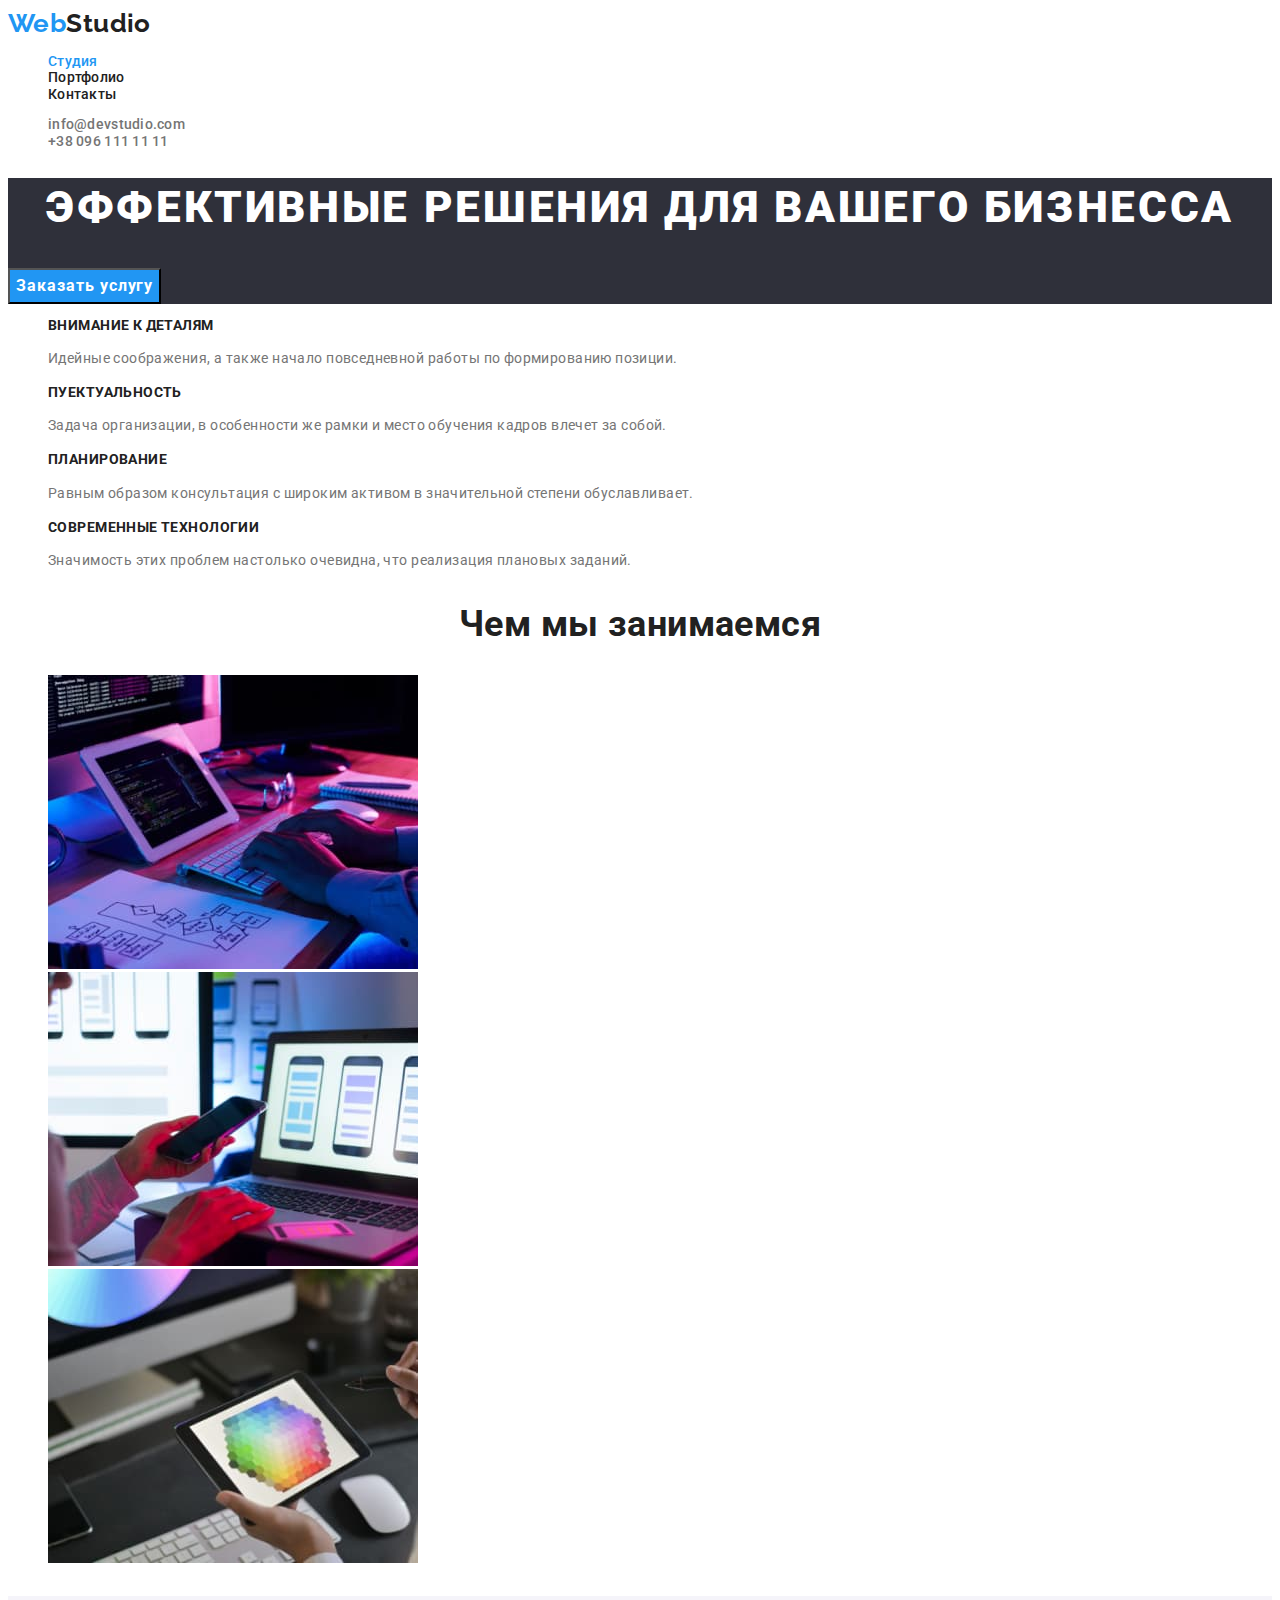
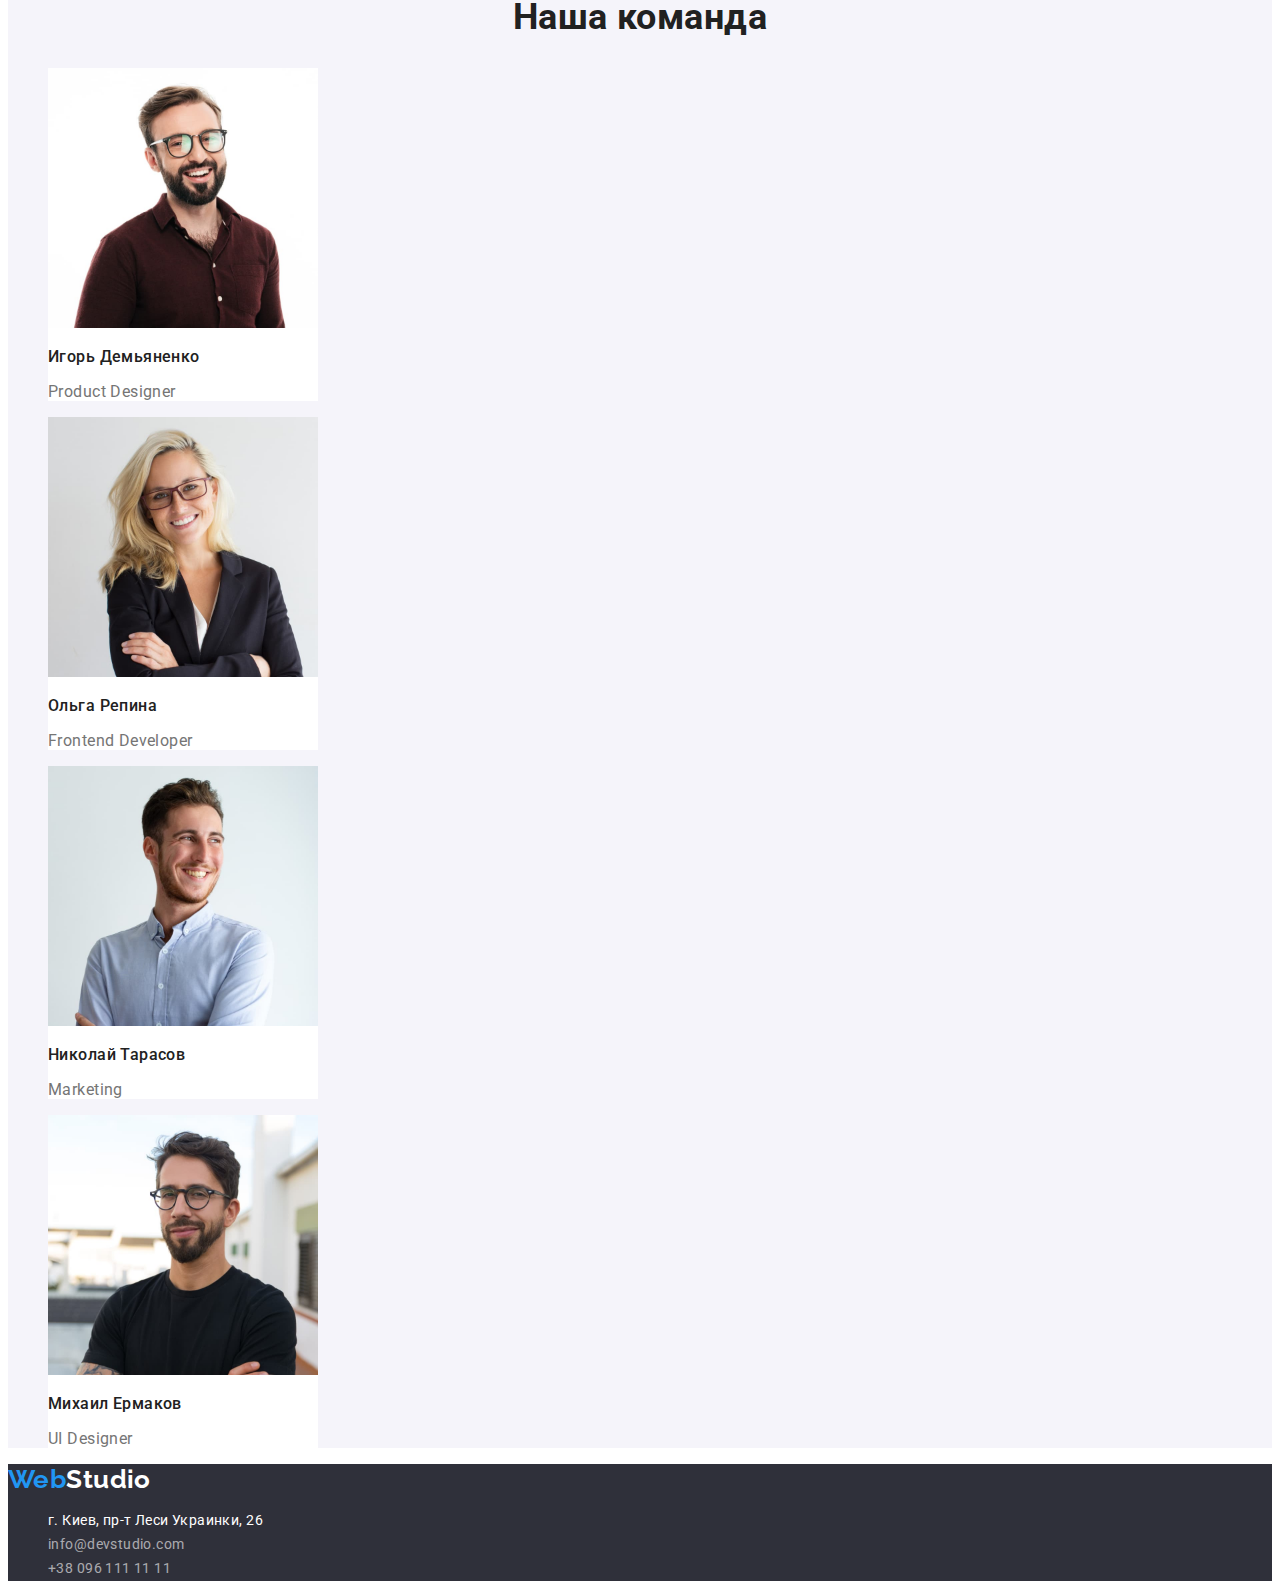
==== index.html @ 7c76f5f3 "копирование репозитория" ====
<!DOCTYPE html>
<html lang="ru">
<head>
    <meta charset="UTF-8">
    <meta http-equiv="X-UA-Compatible" content="IE=edge">
    <meta name="viewport" content="width=device-width, initial-scale=1.0">
    <title>Document</title>
      <link rel="preconnect" href="https://fonts.googleapis.com">
    <link rel="preconnect" href="https://fonts.gstatic.com" crossorigin>
    <link href="https://fonts.googleapis.com/css2?family=Raleway:wght@700&family=Roboto:wght@400;500;700;900&display=swap"
        rel="stylesheet">
    <link rel="stylesheet" href="./css/styles.css">
  
</head>
<body>
    <!--Шапка профиля-->
<header>
   <nav>
    <a href="./index.html" class="logo"> <span class="title">Web</span>Studio
    </a>
    <ul class="site-nav">
        <li><a href="./index.html" class="link curent">Студия</a></li>
        <li><a href="./portfolio.html" class="link">Портфолио</a></li>
        <li><a href="" class="link">Контакты</a></li>
    </ul>
   </nav>
    <ul class="site-contacts">
        <li><a href="mailto:info@devstudio.com" class="link">info@devstudio.com</a></li>
        <li><a href="tel:+380961111111" class="link">+38 096 111 11 11</a></li>
    </ul>
    
</header>
<main> 
    <!--Герой-->
    <section class="hero">
        <h1 class="hero-title">ЭФФЕКТИВНЫЕ РЕШЕНИЯ ДЛЯ ВАШЕГО БИЗНЕССА</h1>
        <button type="button">Заказать услугу</button>
    </section>
    <!--Особенности-->
    <section>
        <h2 class="visual-heading">Преймущества</h2>
        <ul class="peculiarities">
            <li>
                <h3 class="peculiarities-title">ВНИМАНИЕ К ДЕТАЛЯМ</h3>
                <p class="peculiarities-text">Идейные соображения, а также начало повседневной работы по формированию позиции.</p>
            </li>
            <li>
                <h3 class="peculiarities-title">ПУЕКТУАЛЬНОСТЬ</h3>
                <p class="peculiarities-text">Задача организации, в особенности же рамки и место обучения кадров влечет за собой.</p>
            </li>
            <li>
                <h3 class="peculiarities-title">ПЛАНИРОВАНИЕ</h3>
                <p class="peculiarities-text">Равным образом консультация с широким активом в значительной степени обуславливает.</p>
            </li>
            <li>
                <h3 class="peculiarities-title">СОВРЕМЕННЫЕ ТЕХНОЛОГИИ</h3>
                <p class="peculiarities-text">Значимость этих проблем настолько очевидна, что реализация плановых заданий.</p>
            </li>
        </ul>
    </section>
    <!--Чем мы занимаемся-->
    <section class="work">
        <h2 class="section-title">Чем мы занимаемся</h2>
        <ul>
            <li class="work-link">
                <img src="./images/box1.jpg" width="370" height="294" alt="Работа на планшете с клавиатурой">
            </li>
            <li class="work-link">
                <img src="./images/box2.jpg" width="370" height="294" alt="Работа на компьютере с телефоном">
            </li>
            <li class="work-link">
                <img src="./images/box3.jpg" width="370" height="294" alt="Работа на планшете">
            </li>
    
        </ul>
    </section>
    <!--Наша команда-->
    <section class="team">
        <h2 class="section-title">Наша команда</h2>
        <ul>
            <li class="team-list">
                <img src="./images/foto1.jpg" width="270" height="260" alt="Фото сотрудника">
                    <h3 class="team-name">Игорь Демьяненко</h3>
                    <p class="team-job">Product Designer</p>
                
            </li>
            <li class="team-list">
                <img src="./images/foto2.jpg" width="270" height="260" alt="Фото сотрудника">
                    <h3 class="team-name">Ольга Репина</h3>
                    <p class="team-job">Frontend Developer</p>
                
            </li>
            <li class="team-list">
                <img src="./images/foto3.jpg" width="270" height="260" alt="Фото сотрудника">
                    <h3 class="team-name">Николай Тарасов</h3>
                    <p class="team-job">Marketing</p>
                
            </li>
            <li class="team-list">
                <img src="./images/foto4.jpg" width="270" height="260" alt="Фото сотрудника">
                    <h3 class="team-name">Михаил Ермаков</h3>
                    <p class="team-job">UI Designer</p>
                
            </li>
        </ul>
    </section>
</main>

<!--Футер-->
<footer class="footer">
    <a href="./index.html" class="logo-footer"> <span class="title">Web</span>Studio
    </a>
    <address class="footer-adress">
        <ul>
            <li><a href="https://goo.gl/maps/piqngm7oDQpEDh6u6" class="map" target="_blank" rel="noopener nofollow noreferrer">г. Киев, пр-т Леси Украинки, 26</a></li>
            <li><a href="mailto:info@devstudio.com" class="link">info@devstudio.com</a></li>
            <li><a href="tel:+380961111111" class="link">+38 096 111 11 11</a></li>
        </ul>
    </address>

</footer>
    
</body>
</html>
---- css/styles.css ----
/* основной цвет текста #212121 */
/* вторичный цвет текста #757575 */
/* основной цвет фона #FFFFFF*/
/* вторичный цвет фона #F5F4FA */
/* акцент #2196F3 */

:root {
    --primary-text-color: #212121;
    --title-text-color: #757575;
    --accent-color: #2196F3;
    --primary-white-color: #FFFFFF;
    --background-grey-color: #F5F4FA;
    --background-spaygrey-color: #2F303A;

}

body {
    color: var(--primary-text-color);
    background-color: var(--primary-white-color);
    font-family: 'Roboto', sans-serif;
    font-size: 14px;
    letter-spacing: 0.03em;
    
    
}

ul {
    list-style: none;
}

/* logo */
.logo {
    color: var(--primary-text-color);
    font-family: 'Raleway', sans-serif;
    font-weight: 700;
    font-size: 26px;
    line-height: 1.19;
    text-decoration: none;
    
    
    
}
.logo .title {
    color: var(--accent-color);
}
/* site nav */
.site-nav .link {
    color: var(--primary-text-color);
    font-weight: 500;
    line-height: 1.1;
    letter-spacing: 0.02em;
    text-decoration: none;
}

.site-nav .link:hover,
.site-nav .link:focus {
    color: var(--accent-color);
}

.site-nav .link.curent {
    color: var(--accent-color);
}

/* site contacts*/
.site-contacts .link {
    color: var(--title-text-color);
    font-weight: 500;
    line-height: 1.1;
    letter-spacing: 0.02em;
    text-decoration: none;
    
    
}
.site-contacts .link:hover,
.site-contacts .link:focus {
    color: var(--accent-color);
}

/* Hero */

.hero {
    background-color: var(--background-spaygrey-color);
}

.hero-title {
    color: var(--primary-white-color);
    font-weight: 900;
    font-size: 44px;
    line-height: 1.36;
    text-align: center;
    letter-spacing: 0.06em;
    text-transform: uppercase;
    
}

.hero>button {
    color: var(--primary-white-color);
    background-color: var(--accent-color);
    font-family: inherit;
    font-weight: 700;
    font-size: 16px;
    line-height: 1.88;
    letter-spacing: 0.06em;
}

.button.active {
    color: var(--primary-white-color);
    background-color: var(--accent-color);
}


/* peculiarities */
.visual-heading{
    position: absolute;
    width: 1px;
    height: 1px;
    margin: -1px;
    border: 0;
    padding: 0;
    white-space: nowrap;
    clip-path: inset(100%);
    clip: rect(0 0 0 0);
    overflow: hidden;
}

.peculiarities {
    background-color: var(--primary-white-color);
}

.peculiarities-title {
    color: var(--primary-text-color);
    font-size: 14px;
    line-height: 1.1;
    text-transform: uppercase;
}

.peculiarities-text {
    color: var(--title-text-color);
    line-height: 1.71;
}

/* work */

.work {

}
.section-title {
    font-size: 36px;
    line-height: 1.17;
    text-align: center;
}

.work-link {
    width: 370px;
}
.work-link:hover {
    background-color: var(--accent-color);
}

/* team */
.team {
    background-color: var(--background-grey-color);
}

 
.team-list {
    width: 270px;
    background-color: var(--primary-white-color);
}
.team-name {
    color: var(--primary-text-color);
    font-weight: 500;
    font-size: 16px;
    line-height: 1.19;
    
}
.team-job {
    color: var(--title-text-color);
    font-size: 16px;
    line-height: 1.19;
}

/* footer */

.footer {
    background-color: var(--background-spaygrey-color);
}
.footer-adress .map {
    color: var(--primary-white-color);
    font-style: normal;
    line-height: 1.71;
    text-decoration: none;
}

.footer-adress .link {
    color: rgba(255, 255, 255, 0.6);
    font-style: normal;
    line-height: 1.71;
    text-decoration: none;
}
.footer-adress .link:hover,
.footer-adress .link:focus {
    color: var(--accent-color);
}

.logo-footer {
    color: var(--primary-white-color);
    font-family: 'Raleway', sans-serif;
    font-weight: 700;
    font-size: 26px;
    line-height: 1.19;
    text-decoration: none;
    
}

.logo-footer .title {
    color: var(--accent-color);
}

/* styles portfolio */
/* job */

.button {
    color: var(--primary-text-color);
    font-family: inherit;
    font-weight: 500;
    font-size: 16px;
    line-height: 1.62;
    letter-spacing: 0.03em;
}
.button:hover,
.button:focus {
    color: var(--primary-white-color);
    background-color: var(--accent-color);
}
.job-title {
    color: var(--primary-text-color);
    font-size: 18px;
    line-height: 2;
    letter-spacing: 0.06em;
    
    
}
.job-text {
    color: var(--title-text-color);
    font-size: 16px;
    line-height: 1.88;
}
.job-link {
    text-decoration: none;
}
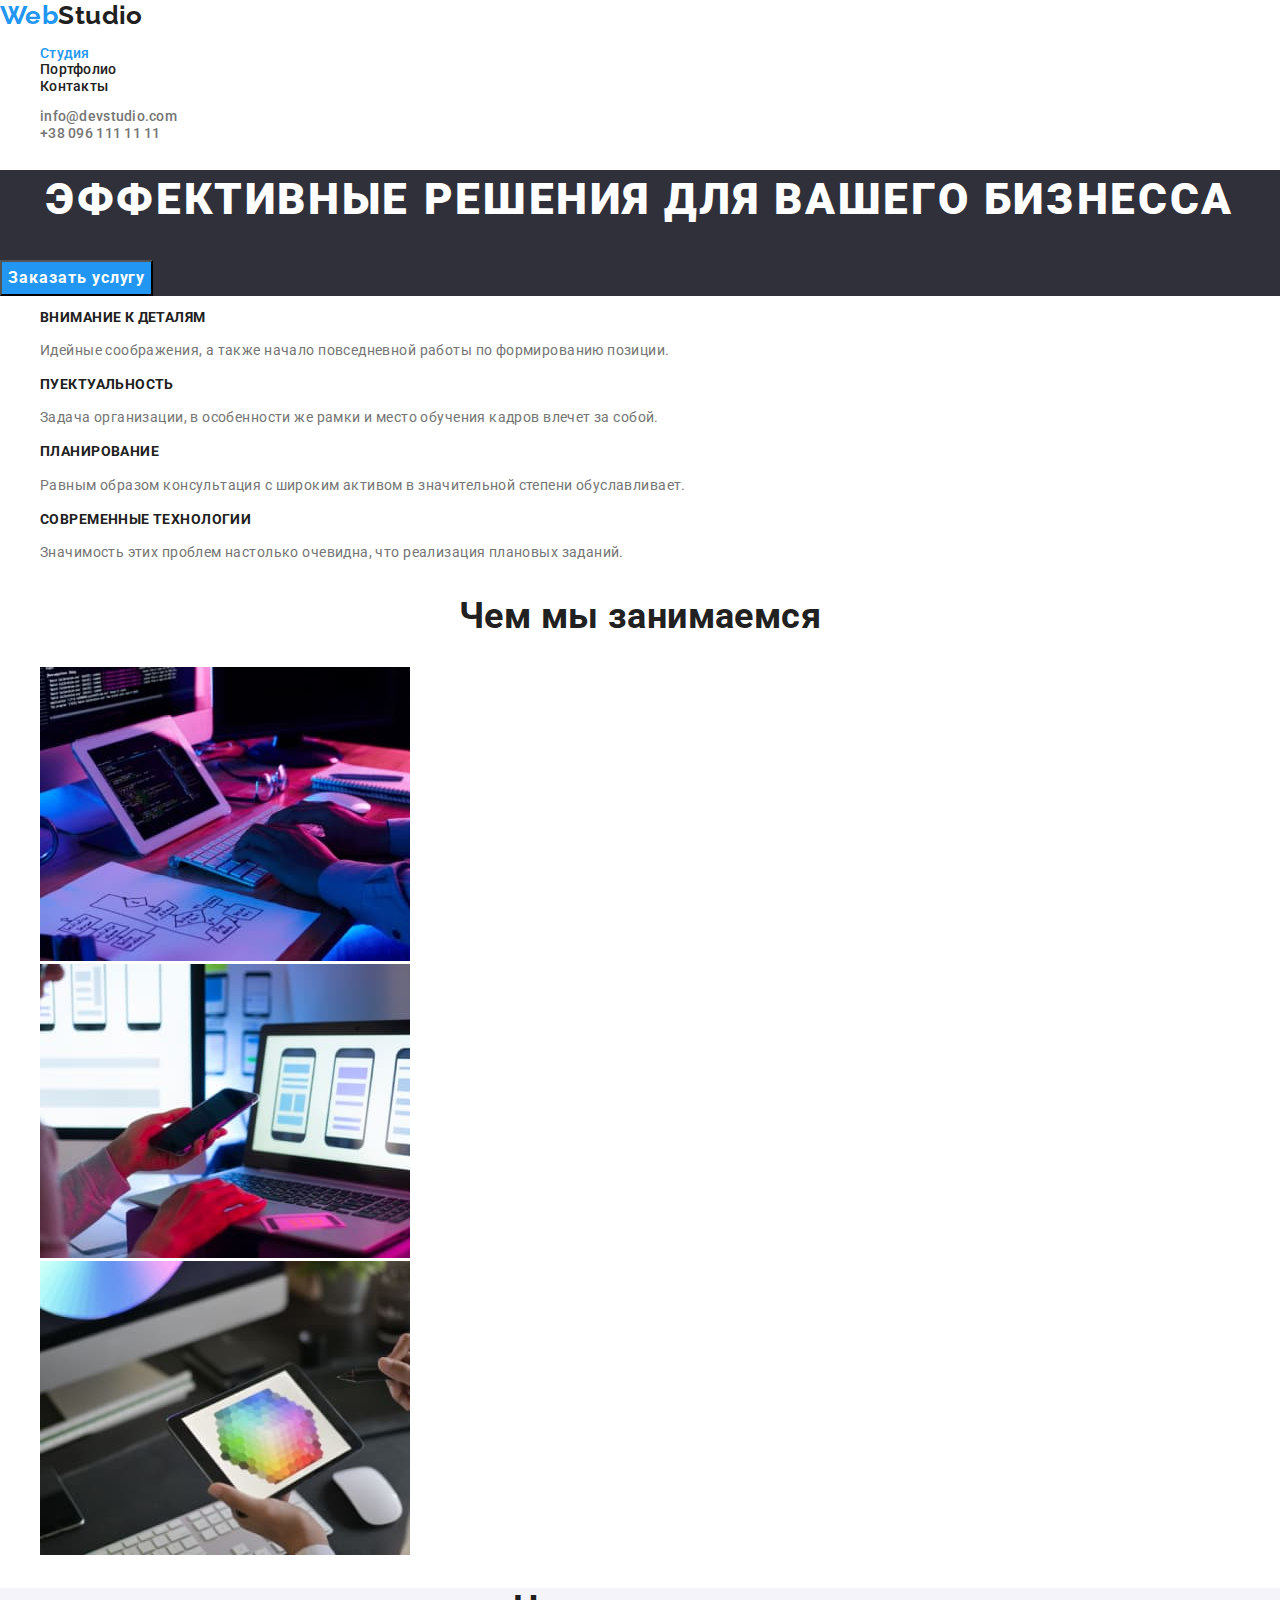
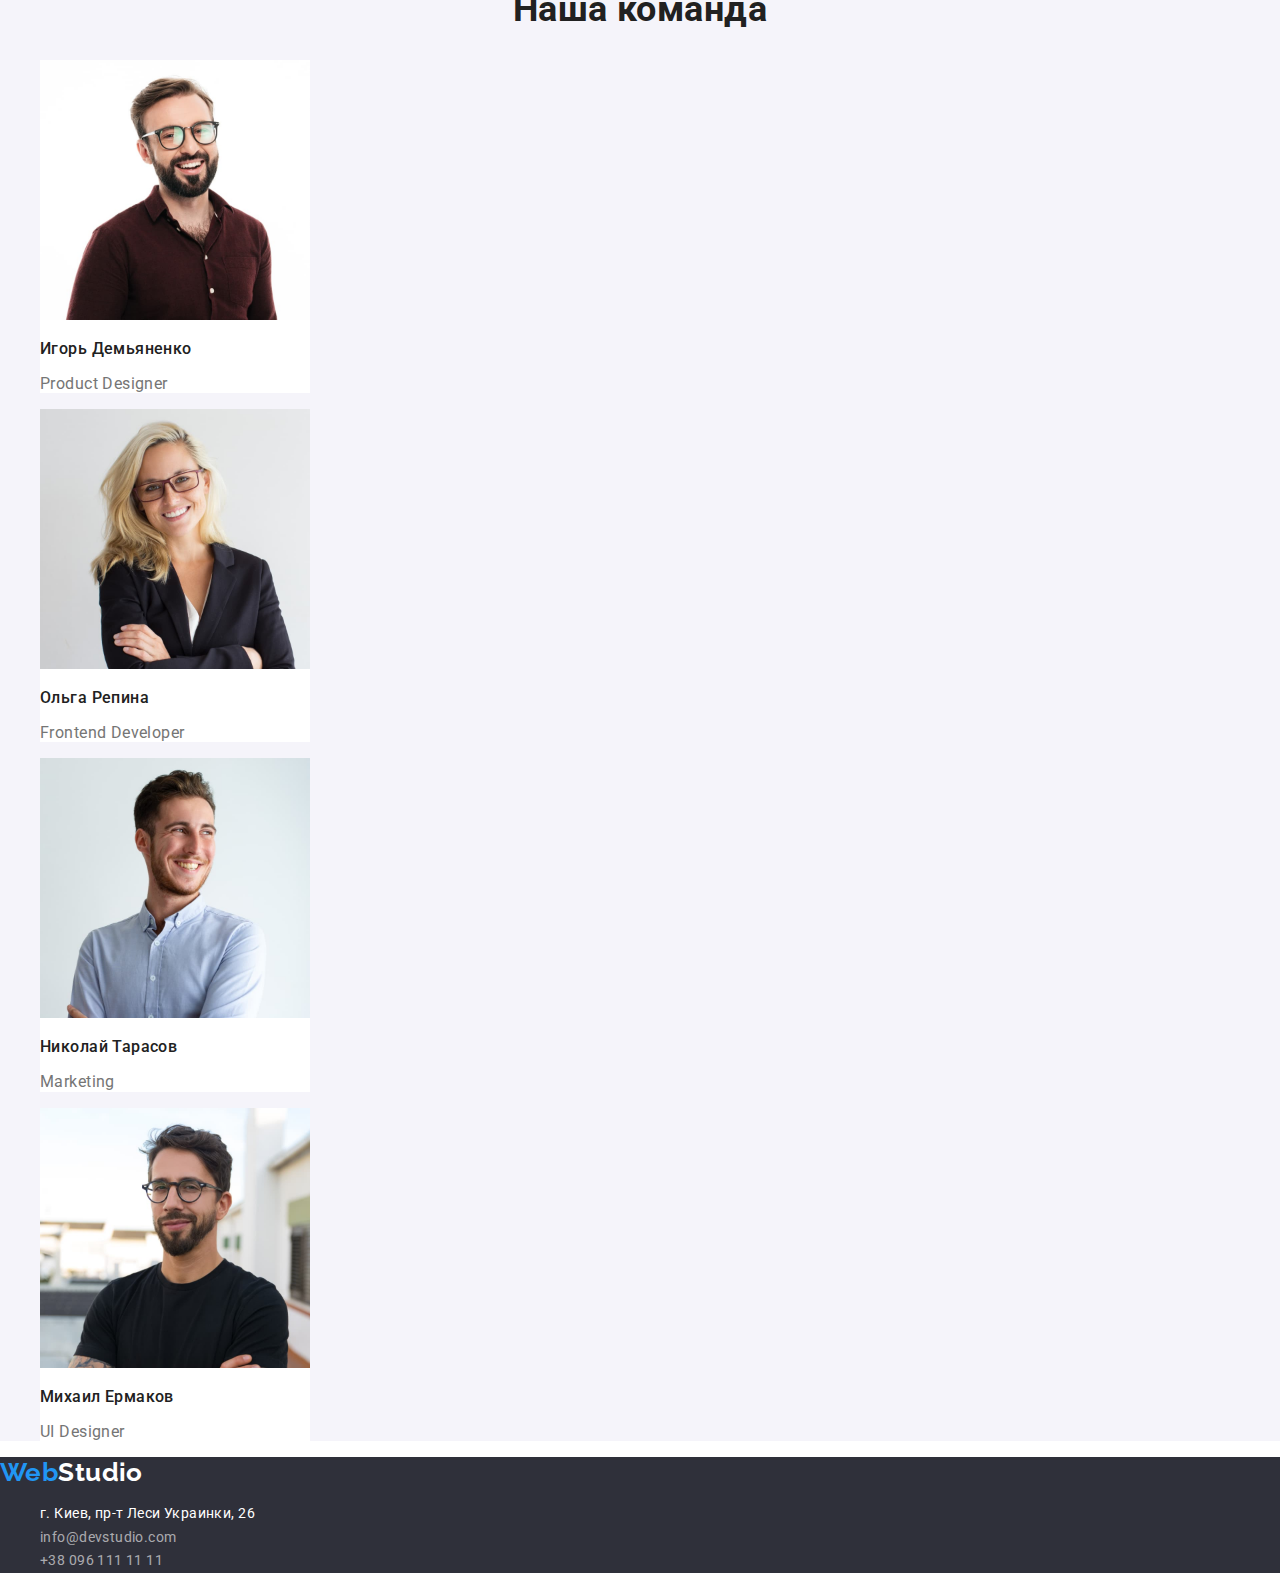
==== commit cc5e688b: "подключил нормалайз" ====
--- a/index.html
+++ b/index.html
@@ -9,6 +9,7 @@
     <link rel="preconnect" href="https://fonts.gstatic.com" crossorigin>
     <link href="https://fonts.googleapis.com/css2?family=Raleway:wght@700&family=Roboto:wght@400;500;700;900&display=swap"
         rel="stylesheet">
+    <link rel="stylesheet" href="https://cdnjs.cloudflare.com/ajax/libs/modern-normalize/1.1.0/modern-normalize.min.css">
     <link rel="stylesheet" href="./css/styles.css">
   
 </head>
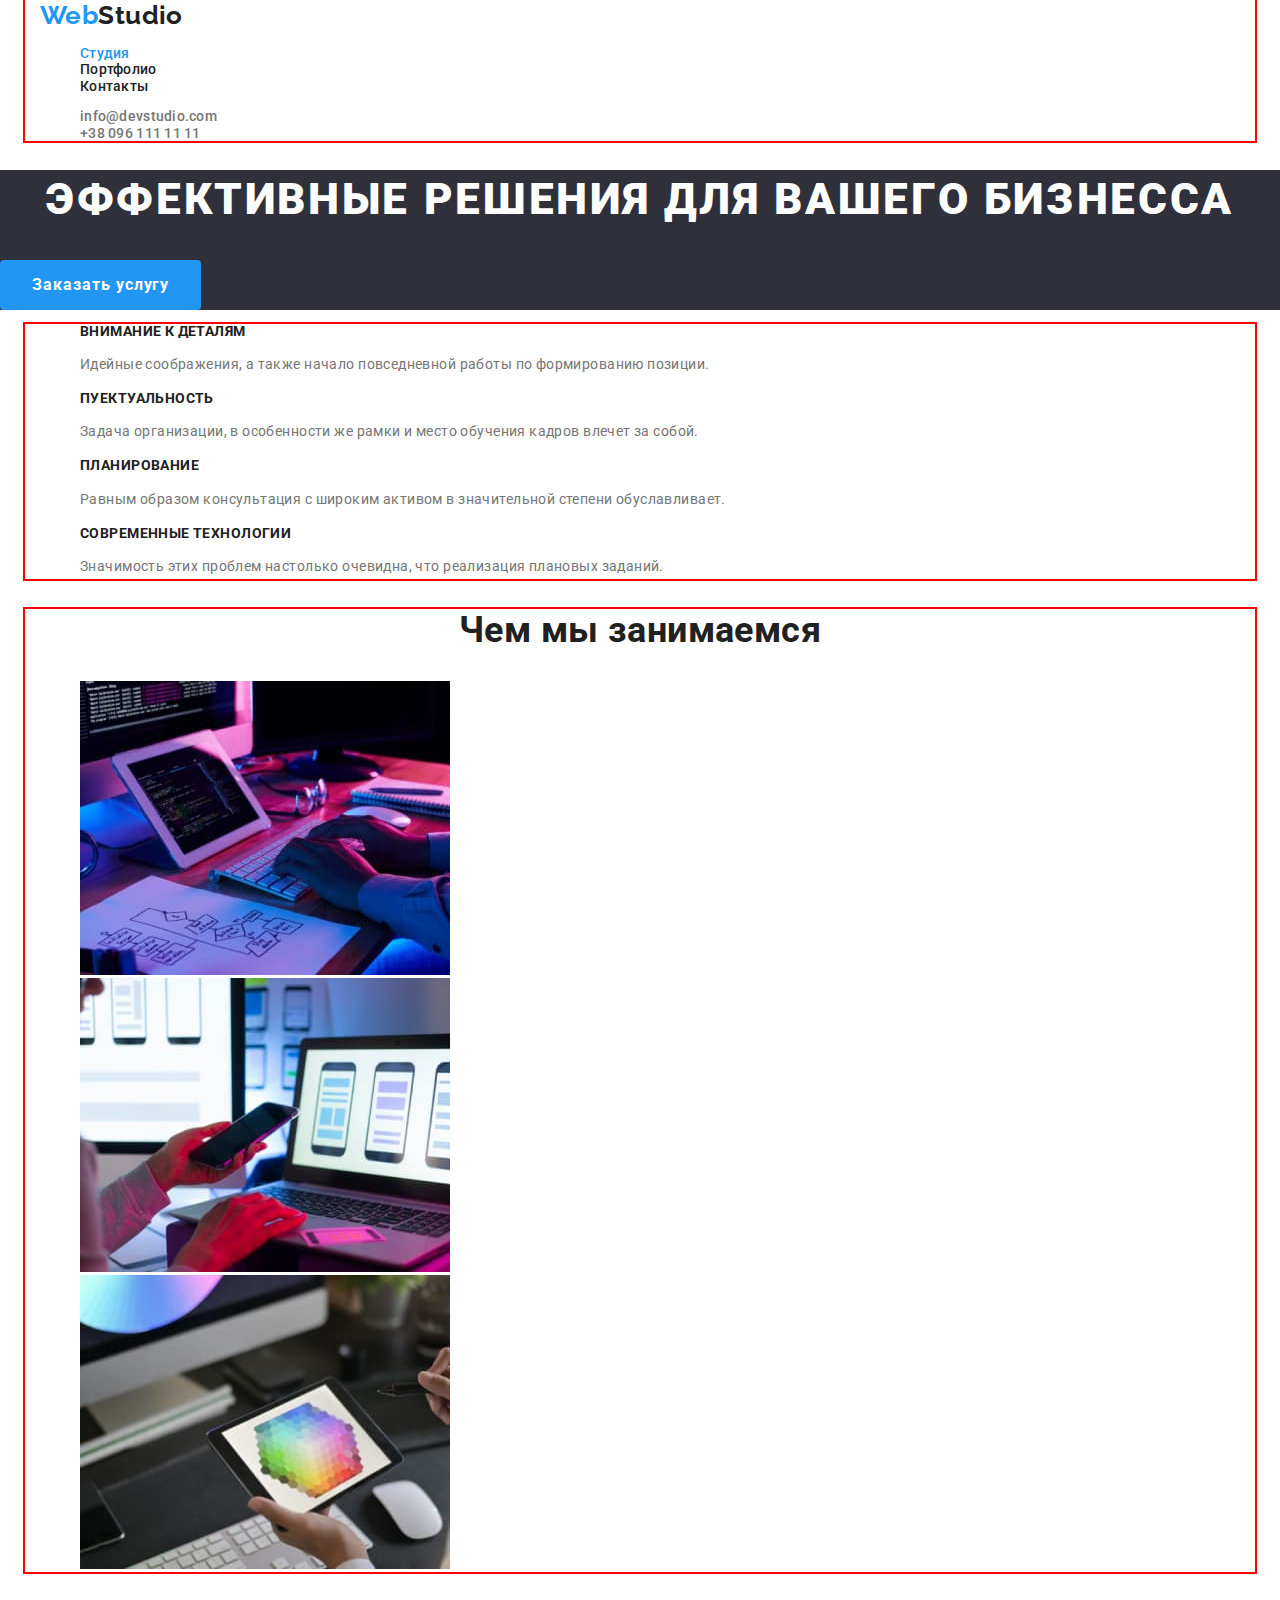
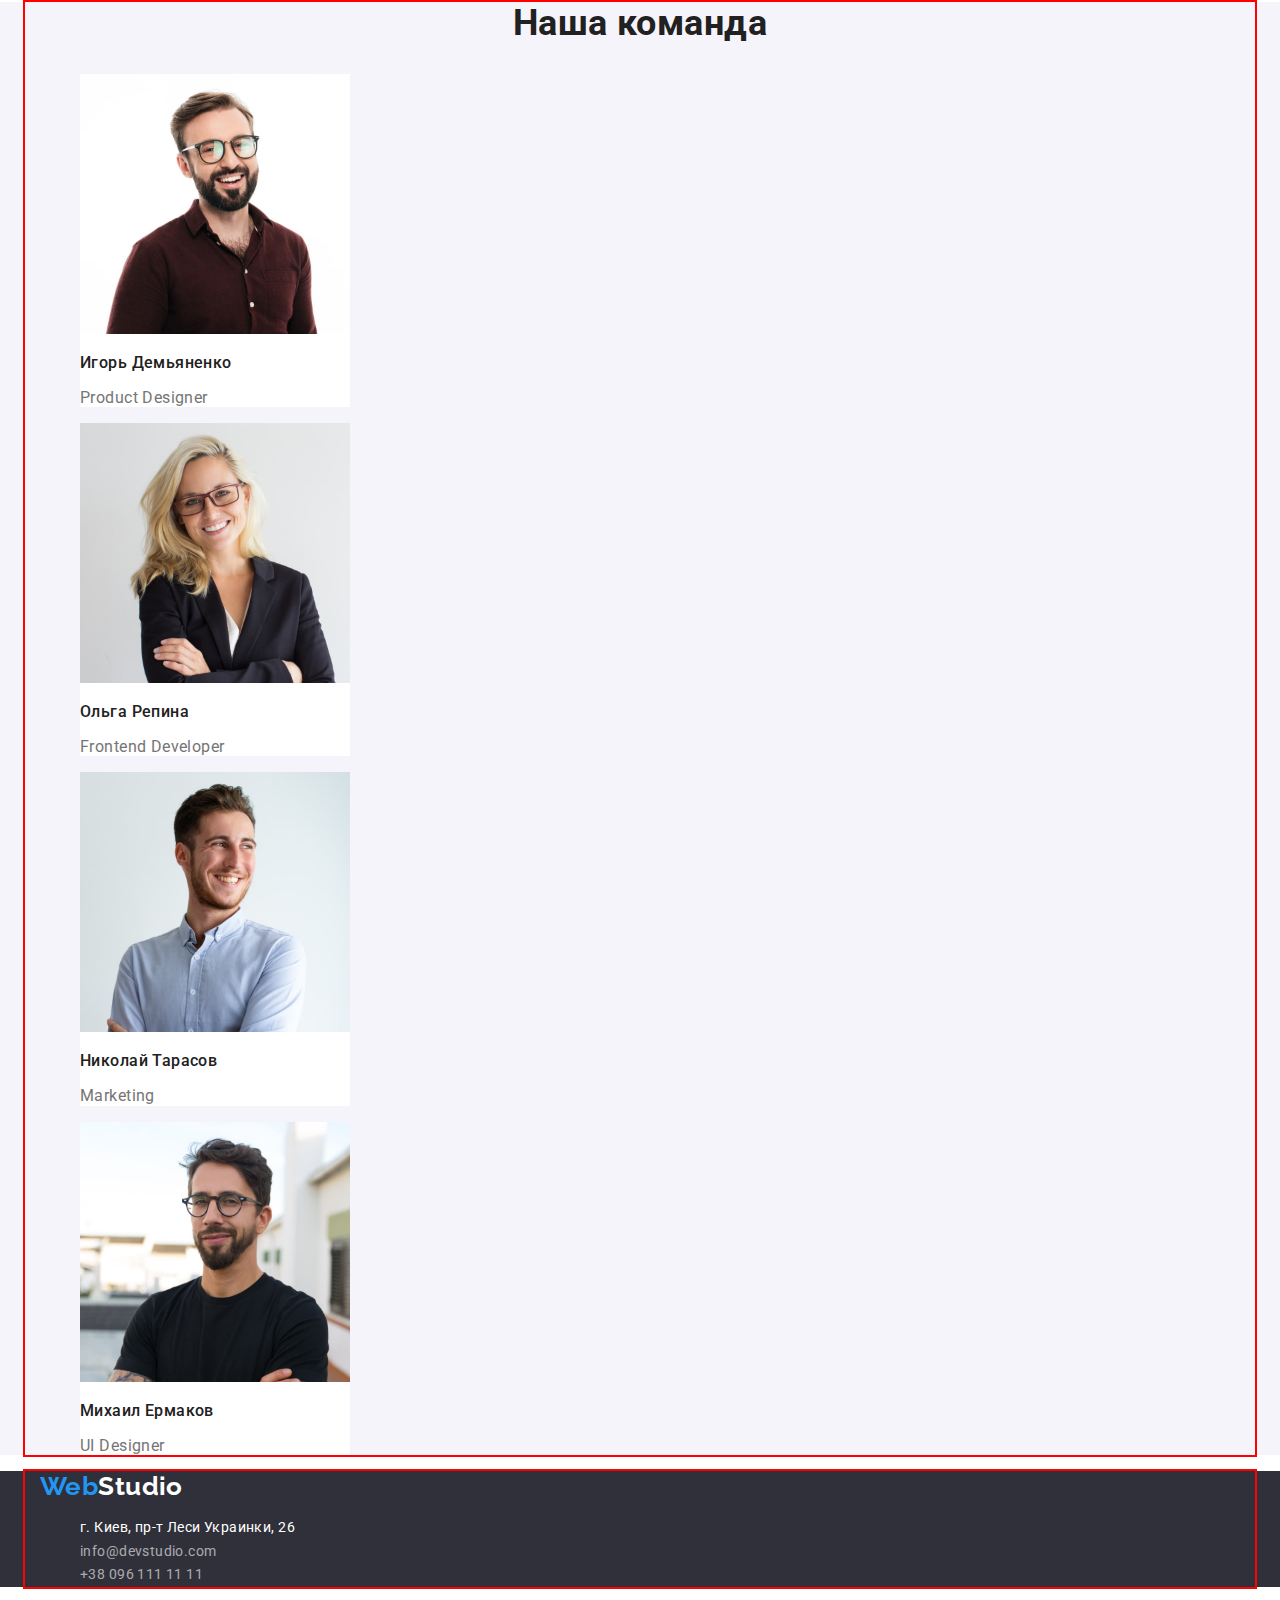
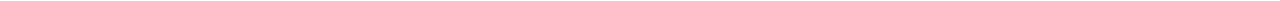
==== commit b0b56386: "изменил оформление кнопок" ====
--- a/index.html
+++ b/index.html
@@ -5,7 +5,7 @@
     <meta http-equiv="X-UA-Compatible" content="IE=edge">
     <meta name="viewport" content="width=device-width, initial-scale=1.0">
     <title>Document</title>
-      <link rel="preconnect" href="https://fonts.googleapis.com">
+    <link rel="preconnect" href="https://fonts.googleapis.com">
     <link rel="preconnect" href="https://fonts.gstatic.com" crossorigin>
     <link href="https://fonts.googleapis.com/css2?family=Raleway:wght@700&family=Roboto:wght@400;500;700;900&display=swap"
         rel="stylesheet">
@@ -16,19 +16,21 @@
 <body>
     <!--Шапка профиля-->
 <header>
-   <nav>
-    <a href="./index.html" class="logo"> <span class="title">Web</span>Studio
-    </a>
-    <ul class="site-nav">
-        <li><a href="./index.html" class="link curent">Студия</a></li>
-        <li><a href="./portfolio.html" class="link">Портфолио</a></li>
-        <li><a href="" class="link">Контакты</a></li>
-    </ul>
-   </nav>
+   <div class="container">
+    <nav>
+        <a href="./index.html" class="logo"> <span class="title">Web</span>Studio
+        </a>
+        <ul class="site-nav">
+            <li><a href="./index.html" class="link curent">Студия</a></li>
+            <li><a href="./portfolio.html" class="link">Портфолио</a></li>
+            <li><a href="" class="link">Контакты</a></li>
+        </ul>
+    </nav>
     <ul class="site-contacts">
         <li><a href="mailto:info@devstudio.com" class="link">info@devstudio.com</a></li>
         <li><a href="tel:+380961111111" class="link">+38 096 111 11 11</a></li>
     </ul>
+   </div>
     
 </header>
 <main> 
@@ -39,7 +41,8 @@
     </section>
     <!--Особенности-->
     <section>
-        <h2 class="visual-heading">Преймущества</h2>
+        <div class="container">
+            <h2 class="visual-heading">Преймущества</h2>
         <ul class="peculiarities">
             <li>
                 <h3 class="peculiarities-title">ВНИМАНИЕ К ДЕТАЛЯМ</h3>
@@ -58,26 +61,30 @@
                 <p class="peculiarities-text">Значимость этих проблем настолько очевидна, что реализация плановых заданий.</p>
             </li>
         </ul>
+        </div>
     </section>
     <!--Чем мы занимаемся-->
     <section class="work">
-        <h2 class="section-title">Чем мы занимаемся</h2>
-        <ul>
-            <li class="work-link">
-                <img src="./images/box1.jpg" width="370" height="294" alt="Работа на планшете с клавиатурой">
-            </li>
-            <li class="work-link">
-                <img src="./images/box2.jpg" width="370" height="294" alt="Работа на компьютере с телефоном">
-            </li>
-            <li class="work-link">
-                <img src="./images/box3.jpg" width="370" height="294" alt="Работа на планшете">
-            </li>
-    
-        </ul>
+        <div class="container">
+            <h2 class="section-title">Чем мы занимаемся</h2>
+            <ul>
+                <li class="work-link">
+                    <img src="./images/box1.jpg" width="370" height="294" alt="Работа на планшете с клавиатурой">
+                </li>
+                <li class="work-link">
+                    <img src="./images/box2.jpg" width="370" height="294" alt="Работа на компьютере с телефоном">
+                </li>
+                <li class="work-link">
+                    <img src="./images/box3.jpg" width="370" height="294" alt="Работа на планшете">
+                </li>
+            
+            </ul>
+        </div>
     </section>
     <!--Наша команда-->
     <section class="team">
-        <h2 class="section-title">Наша команда</h2>
+        <div class="container">
+            <h2 class="section-title">Наша команда</h2>
         <ul>
             <li class="team-list">
                 <img src="./images/foto1.jpg" width="270" height="260" alt="Фото сотрудника">
@@ -104,12 +111,14 @@
                 
             </li>
         </ul>
+        </div>
     </section>
 </main>
 
 <!--Футер-->
 <footer class="footer">
-    <a href="./index.html" class="logo-footer"> <span class="title">Web</span>Studio
+   <div class="container">
+     <a href="./index.html" class="logo-footer"> <span class="title">Web</span>Studio
     </a>
     <address class="footer-adress">
         <ul>
@@ -118,6 +127,7 @@
             <li><a href="tel:+380961111111" class="link">+38 096 111 11 11</a></li>
         </ul>
     </address>
+   </div>
 
 </footer>
     
--- a/css/styles.css
+++ b/css/styles.css
@@ -15,6 +15,7 @@
 }
 
 body {
+    margin: 0;
     color: var(--primary-text-color);
     background-color: var(--primary-white-color);
     font-family: 'Roboto', sans-serif;
@@ -42,6 +43,16 @@
 }
 .logo .title {
     color: var(--accent-color);
+}
+/* container */
+.container {
+    width: 1230px;
+    padding-left: 15px;
+    padding-right: 15px;
+    margin-left: auto;
+    margin-right: auto;
+    outline: 2px solid red;
+    
 }
 /* site nav */
 .site-nav .link {
@@ -101,11 +112,23 @@
     font-size: 16px;
     line-height: 1.88;
     letter-spacing: 0.06em;
+    border-radius: 4px;
+    border: 0;
+    padding: 10px 32px;
 }
 
 .button.active {
     color: var(--primary-white-color);
     background-color: var(--accent-color);
+    
+}
+.button.active,
+.button {
+    border-radius: 4px;
+    display: inline-block;
+    padding: 6px 22px;
+    text-align: center;
+    border: 0;
 }
 
 
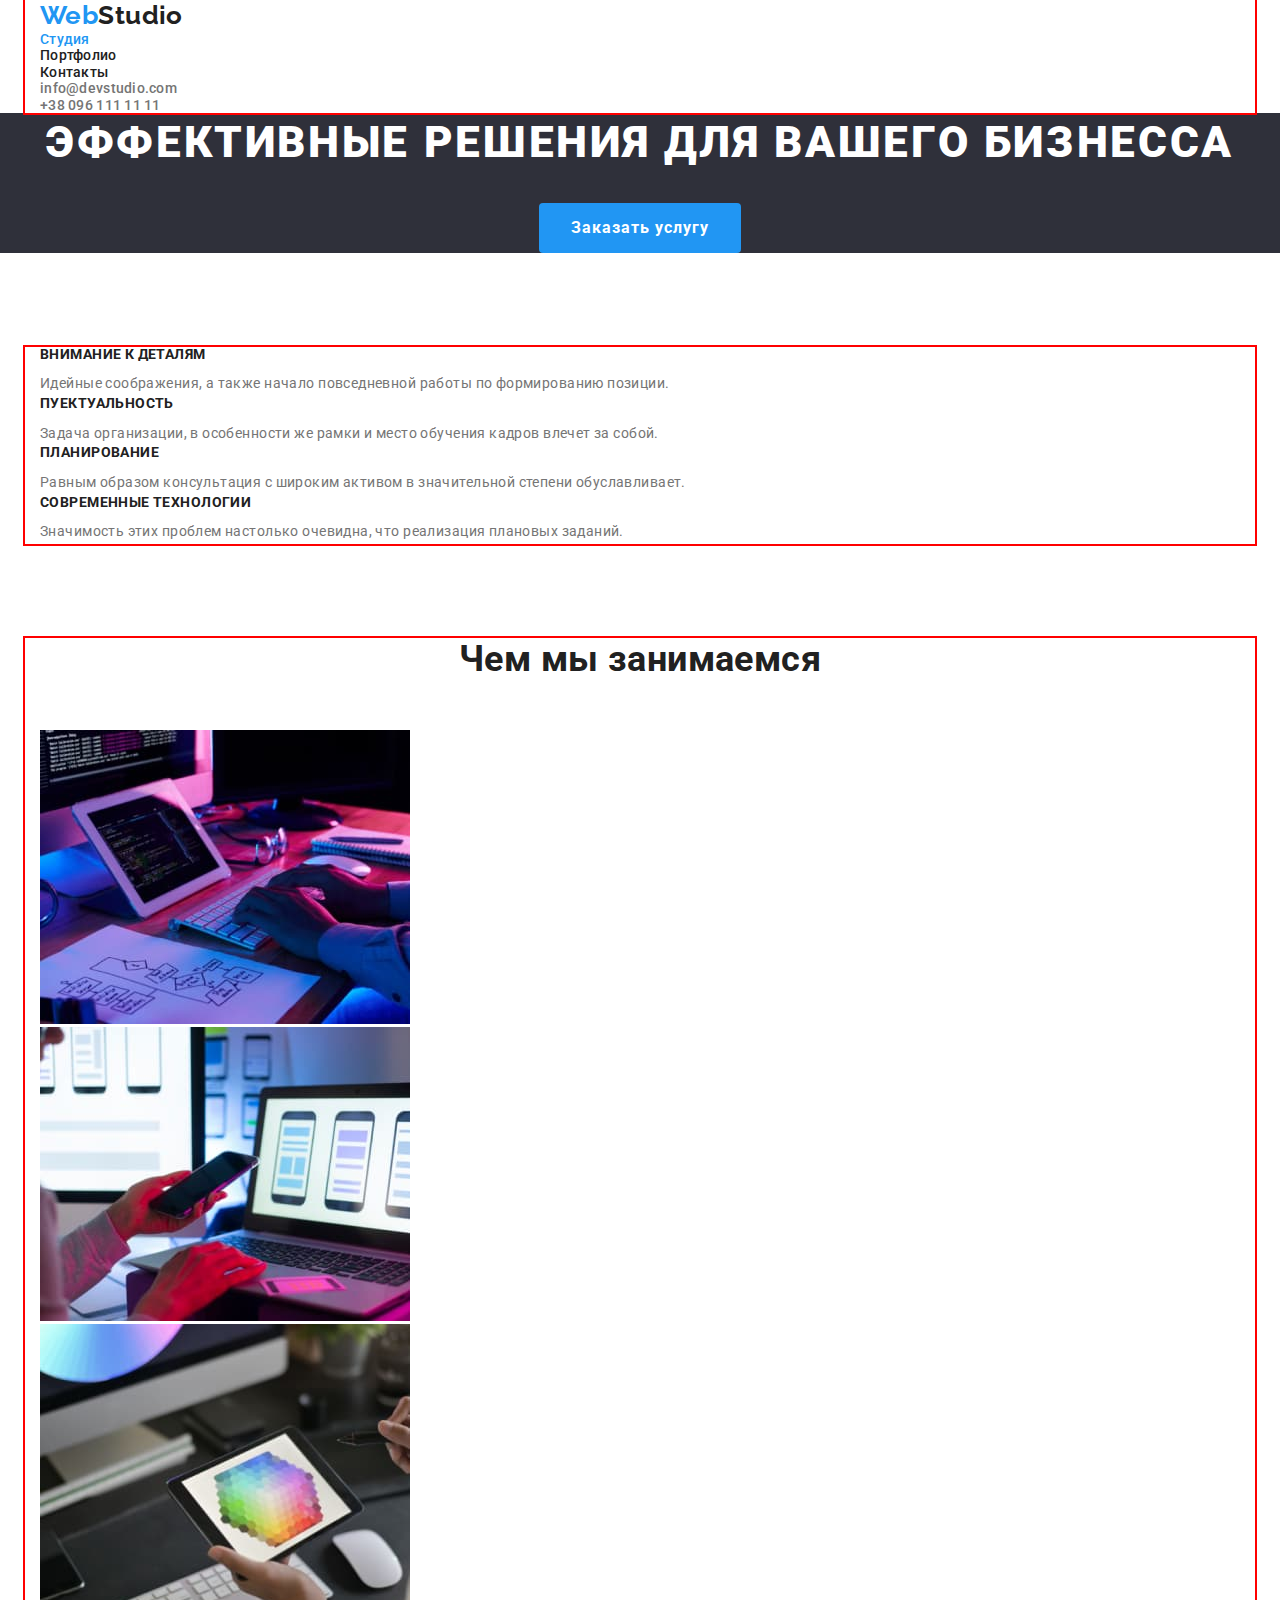
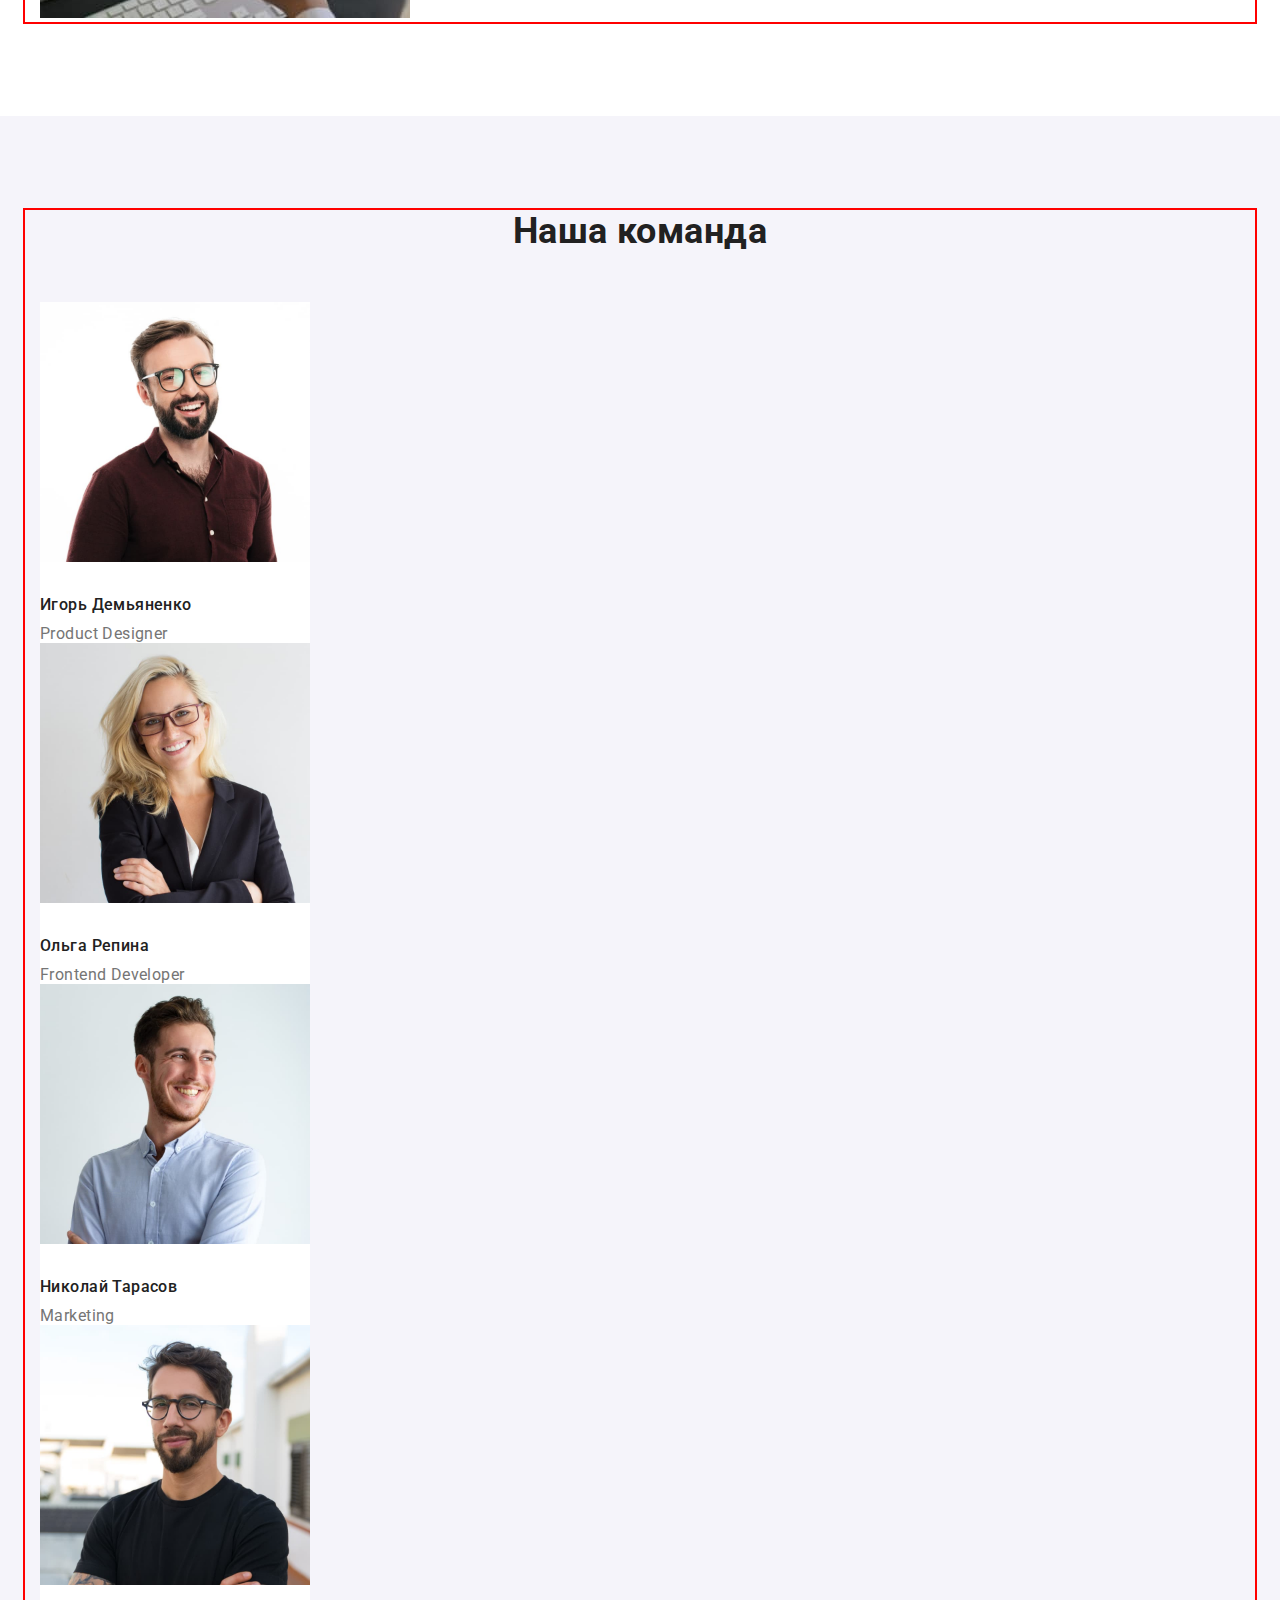
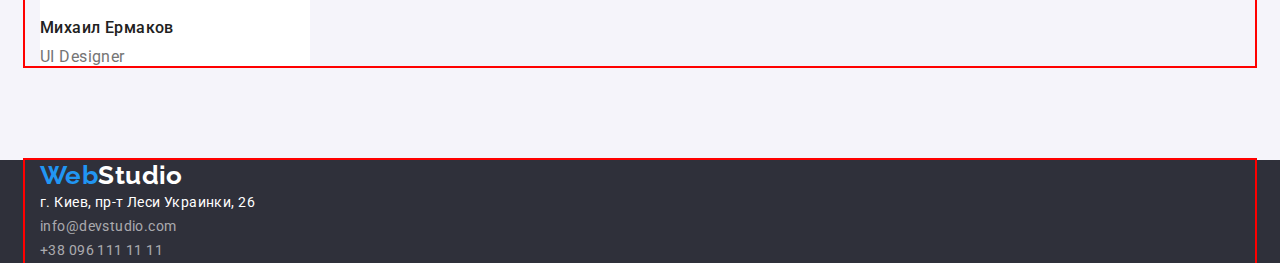
==== commit 55602e02: "добавляет отступы страницы" ====
--- a/index.html
+++ b/index.html
@@ -40,7 +40,7 @@
         <button type="button">Заказать услугу</button>
     </section>
     <!--Особенности-->
-    <section>
+    <section class="section">
         <div class="container">
             <h2 class="visual-heading">Преймущества</h2>
         <ul class="peculiarities">
@@ -64,7 +64,7 @@
         </div>
     </section>
     <!--Чем мы занимаемся-->
-    <section class="work">
+    <section class="section no-padding">
         <div class="container">
             <h2 class="section-title">Чем мы занимаемся</h2>
             <ul>
@@ -82,7 +82,7 @@
         </div>
     </section>
     <!--Наша команда-->
-    <section class="team">
+    <section class="section team">
         <div class="container">
             <h2 class="section-title">Наша команда</h2>
         <ul>
--- a/css/styles.css
+++ b/css/styles.css
@@ -27,6 +27,8 @@
 
 ul {
     list-style: none;
+    margin: 0;
+    padding: 0;
 }
 
 /* logo */
@@ -79,9 +81,8 @@
     line-height: 1.1;
     letter-spacing: 0.02em;
     text-decoration: none;
-    
-    
-}
+}
+
 .site-contacts .link:hover,
 .site-contacts .link:focus {
     color: var(--accent-color);
@@ -91,6 +92,8 @@
 
 .hero {
     background-color: var(--background-spaygrey-color);
+    text-align: center;
+
 }
 
 .hero-title {
@@ -98,9 +101,11 @@
     font-weight: 900;
     font-size: 44px;
     line-height: 1.36;
-    text-align: center;
+    
     letter-spacing: 0.06em;
     text-transform: uppercase;
+    margin-top: 0;
+    margin-bottom: 30px;
     
 }
 
@@ -129,6 +134,11 @@
     padding: 6px 22px;
     text-align: center;
     border: 0;
+}
+
+.section {
+    padding-top: 94px;
+    padding-bottom: 94px;
 }
 
 
@@ -144,6 +154,10 @@
     clip-path: inset(100%);
     clip: rect(0 0 0 0);
     overflow: hidden;
+
+}
+.section.no-padding {
+    padding-top: 0;
 }
 
 .peculiarities {
@@ -155,22 +169,25 @@
     font-size: 14px;
     line-height: 1.1;
     text-transform: uppercase;
+    margin-top: 0;
+    margin-bottom: 10px;
 }
 
 .peculiarities-text {
     color: var(--title-text-color);
     line-height: 1.71;
+    margin-top: 0;
+    margin-bottom: 0;
 }
 
 /* work */
 
-.work {
-
-}
 .section-title {
     font-size: 36px;
     line-height: 1.17;
     text-align: center;
+    margin-top: 0;
+    margin-bottom: 50px;
 }
 
 .work-link {
@@ -181,10 +198,9 @@
 }
 
 /* team */
-.team {
-    background-color: var(--background-grey-color);
-}
-
+.section.team {
+    background-color: var(--background-grey-color);  
+}
  
 .team-list {
     width: 270px;
@@ -195,12 +211,16 @@
     font-weight: 500;
     font-size: 16px;
     line-height: 1.19;
+    margin-top: 30px;
+    margin-bottom: 10px;
     
 }
 .team-job {
     color: var(--title-text-color);
     font-size: 16px;
     line-height: 1.19;
+    margin-top: 0;
+    margin-bottom: 0;
 }
 
 /* footer */
@@ -233,11 +253,12 @@
     font-size: 26px;
     line-height: 1.19;
     text-decoration: none;
-    
+    margin-bottom: 20px;
 }
 
 .logo-footer .title {
     color: var(--accent-color);
+    
 }
 
 /* styles portfolio */
@@ -261,6 +282,8 @@
     font-size: 18px;
     line-height: 2;
     letter-spacing: 0.06em;
+    margin-top: 0;
+    margin-bottom: 4px;
     
     
 }
@@ -268,7 +291,11 @@
     color: var(--title-text-color);
     font-size: 16px;
     line-height: 1.88;
+    margin-top: 0;
+    margin-bottom: 0;
 }
 .job-link {
     text-decoration: none;
+    margin-top: 0;
+    margin-bottom: 20px;
 }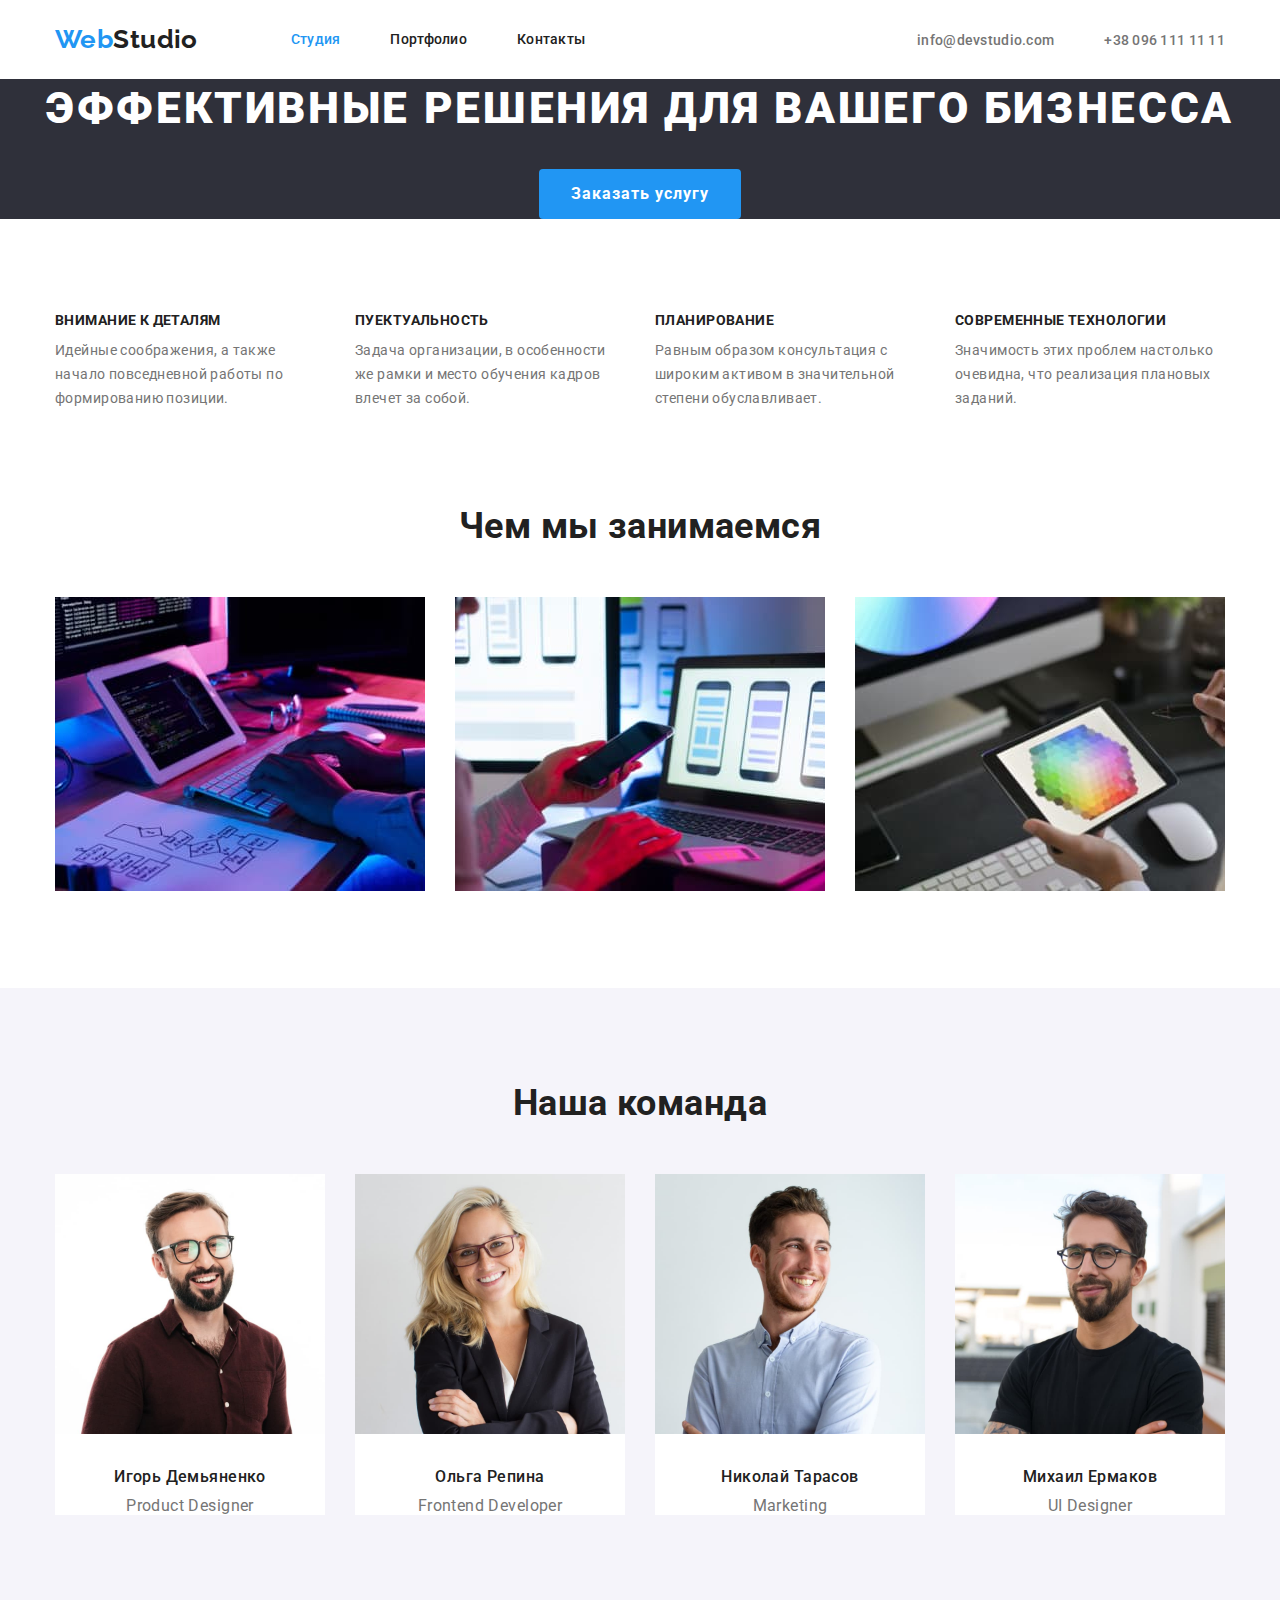
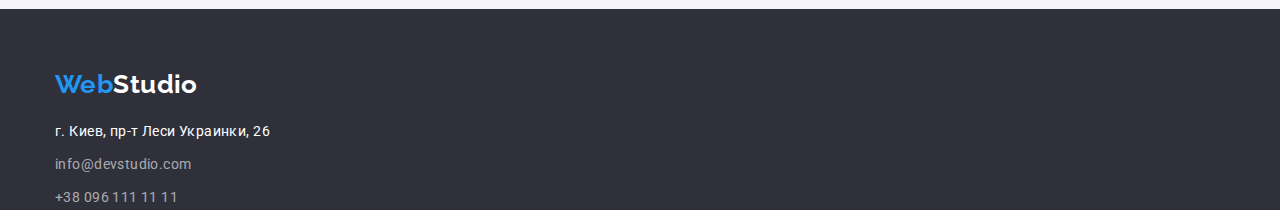
==== commit 43feea6a: "настроил позиционирование страниц" ====
--- a/index.html
+++ b/index.html
@@ -4,7 +4,7 @@
     <meta charset="UTF-8">
     <meta http-equiv="X-UA-Compatible" content="IE=edge">
     <meta name="viewport" content="width=device-width, initial-scale=1.0">
-    <title>Document</title>
+    <title>Домашняя работа №3</title>
     <link rel="preconnect" href="https://fonts.googleapis.com">
     <link rel="preconnect" href="https://fonts.gstatic.com" crossorigin>
     <link href="https://fonts.googleapis.com/css2?family=Raleway:wght@700&family=Roboto:wght@400;500;700;900&display=swap"
@@ -16,19 +16,19 @@
 <body>
     <!--Шапка профиля-->
 <header>
-   <div class="container">
-    <nav>
+   <div class="container main-nav">
+    <nav class="auth-nav">
         <a href="./index.html" class="logo"> <span class="title">Web</span>Studio
         </a>
         <ul class="site-nav">
-            <li><a href="./index.html" class="link curent">Студия</a></li>
-            <li><a href="./portfolio.html" class="link">Портфолио</a></li>
-            <li><a href="" class="link">Контакты</a></li>
+            <li class="item"><a href="./index.html" class="link curent">Студия</a></li>
+            <li class="item"><a href="./portfolio.html" class="link">Портфолио</a></li>
+            <li class="item"><a href="" class="link">Контакты</a></li>
         </ul>
     </nav>
     <ul class="site-contacts">
-        <li><a href="mailto:info@devstudio.com" class="link">info@devstudio.com</a></li>
-        <li><a href="tel:+380961111111" class="link">+38 096 111 11 11</a></li>
+        <li class="item"><a href="mailto:info@devstudio.com" class="link">info@devstudio.com</a></li>
+        <li class="item"><a href="tel:+380961111111" class="link">+38 096 111 11 11</a></li>
     </ul>
    </div>
     
@@ -44,19 +44,19 @@
         <div class="container">
             <h2 class="visual-heading">Преймущества</h2>
         <ul class="peculiarities">
-            <li>
+            <li class="item">
                 <h3 class="peculiarities-title">ВНИМАНИЕ К ДЕТАЛЯМ</h3>
                 <p class="peculiarities-text">Идейные соображения, а также начало повседневной работы по формированию позиции.</p>
             </li>
-            <li>
+            <li class="item">
                 <h3 class="peculiarities-title">ПУЕКТУАЛЬНОСТЬ</h3>
                 <p class="peculiarities-text">Задача организации, в особенности же рамки и место обучения кадров влечет за собой.</p>
             </li>
-            <li>
+            <li class="item">
                 <h3 class="peculiarities-title">ПЛАНИРОВАНИЕ</h3>
                 <p class="peculiarities-text">Равным образом консультация с широким активом в значительной степени обуславливает.</p>
             </li>
-            <li>
+            <li class="item">
                 <h3 class="peculiarities-title">СОВРЕМЕННЫЕ ТЕХНОЛОГИИ</h3>
                 <p class="peculiarities-text">Значимость этих проблем настолько очевидна, что реализация плановых заданий.</p>
             </li>
@@ -67,7 +67,7 @@
     <section class="section no-padding">
         <div class="container">
             <h2 class="section-title">Чем мы занимаемся</h2>
-            <ul>
+            <ul class="work">
                 <li class="work-link">
                     <img src="./images/box1.jpg" width="370" height="294" alt="Работа на планшете с клавиатурой">
                 </li>
@@ -85,7 +85,7 @@
     <section class="section team">
         <div class="container">
             <h2 class="section-title">Наша команда</h2>
-        <ul>
+        <ul class="team">
             <li class="team-list">
                 <img src="./images/foto1.jpg" width="270" height="260" alt="Фото сотрудника">
                     <h3 class="team-name">Игорь Демьяненко</h3>
--- a/css/styles.css
+++ b/css/styles.css
@@ -16,8 +16,10 @@
 
 body {
     margin: 0;
+
     color: var(--primary-text-color);
     background-color: var(--primary-white-color);
+
     font-family: 'Roboto', sans-serif;
     font-size: 14px;
     letter-spacing: 0.03em;
@@ -33,7 +35,12 @@
 
 /* logo */
 .logo {
-    color: var(--primary-text-color);
+    display: flex;
+    align-items: center;
+    margin-right: 93px;
+
+    color: var(--primary-text-color);
+
     font-family: 'Raleway', sans-serif;
     font-weight: 700;
     font-size: 26px;
@@ -44,25 +51,47 @@
     
 }
 .logo .title {
+    
     color: var(--accent-color);
 }
 /* container */
 .container {
-    width: 1230px;
+    width: 1200px;
     padding-left: 15px;
     padding-right: 15px;
     margin-left: auto;
     margin-right: auto;
-    outline: 2px solid red;
-    
-}
+    /* outline: 2px solid red; */
+}
+.main-nav {
+   display: flex;
+   align-items: center;
+}
+.auth-nav {
+    display: flex;
+}
+
 /* site nav */
+.site-nav {
+    display: flex;
+}
+
+.site-nav .item:not(:last-child) {
+    margin-right: 50px;
+}
+
 .site-nav .link {
-    color: var(--primary-text-color);
+    display: block;
+    padding-top: 32px;
+    padding-bottom: 32px;
+
+    color: var(--primary-text-color);
+
     font-weight: 500;
     line-height: 1.1;
     letter-spacing: 0.02em;
     text-decoration: none;
+    
 }
 
 .site-nav .link:hover,
@@ -75,8 +104,16 @@
 }
 
 /* site contacts*/
+.site-contacts {
+    display: flex;
+    margin-left: auto;
+}
+.site-contacts .item:not(:last-child) {
+    margin-right: 50px;
+}
 .site-contacts .link {
     color: var(--title-text-color);
+
     font-weight: 500;
     line-height: 1.1;
     letter-spacing: 0.02em;
@@ -92,26 +129,35 @@
 
 .hero {
     background-color: var(--background-spaygrey-color);
+
     text-align: center;
 
 }
 
 .hero-title {
-    color: var(--primary-white-color);
+    margin-top: 0;
+    margin-bottom: 30px;
+
+    color: var(--primary-white-color);
+
     font-weight: 900;
     font-size: 44px;
     line-height: 1.36;
-    
     letter-spacing: 0.06em;
     text-transform: uppercase;
-    margin-top: 0;
-    margin-bottom: 30px;
+    
     
 }
 
 .hero>button {
+    padding-top: 10px;
+    padding-bottom: 10px;
+    padding-right: 32px;
+    padding-left: 32px;
+    
     color: var(--primary-white-color);
     background-color: var(--accent-color);
+
     font-family: inherit;
     font-weight: 700;
     font-size: 16px;
@@ -119,7 +165,7 @@
     letter-spacing: 0.06em;
     border-radius: 4px;
     border: 0;
-    padding: 10px 32px;
+    
 }
 
 .button.active {
@@ -129,9 +175,9 @@
 }
 .button.active,
 .button {
-    border-radius: 4px;
     display: inline-block;
     padding: 6px 22px;
+    border-radius: 4px;
     text-align: center;
     border: 0;
 }
@@ -161,33 +207,55 @@
 }
 
 .peculiarities {
-    background-color: var(--primary-white-color);
+    display: flex;
+
+}
+
+.peculiarities .item {
+    width: 270px;
+}
+
+.peculiarities .item:not(:last-child) {
+    margin-right: 30px;
+
 }
 
 .peculiarities-title {
-    color: var(--primary-text-color);
+    margin-top: 0;
+    margin-bottom: 10px;
+
+    color: var(--primary-text-color);
+
     font-size: 14px;
     line-height: 1.1;
     text-transform: uppercase;
-    margin-top: 0;
-    margin-bottom: 10px;
+    
 }
 
 .peculiarities-text {
+    margin-top: 0;
+    margin-bottom: 0;
+
     color: var(--title-text-color);
+
     line-height: 1.71;
-    margin-top: 0;
-    margin-bottom: 0;
+    
 }
 
 /* work */
 
+.work {
+    display: flex;
+}
+
 .section-title {
+    margin-top: 0;
+    margin-bottom: 50px;
+
     font-size: 36px;
     line-height: 1.17;
     text-align: center;
-    margin-top: 0;
-    margin-bottom: 50px;
+    
 }
 
 .work-link {
@@ -195,32 +263,54 @@
 }
 .work-link:hover {
     background-color: var(--accent-color);
+}
+
+.work-link:not(:last-child) {
+    margin-right: 30px;
 }
 
 /* team */
 .section.team {
     background-color: var(--background-grey-color);  
 }
+
+.team {
+    display: flex;
+}
  
 .team-list {
     width: 270px;
+
     background-color: var(--primary-white-color);
-}
+
+    text-align: center;
+}
+
+.team-list:not(:last-child) {
+    margin-right: 30px;
+}
+
 .team-name {
-    color: var(--primary-text-color);
+    margin-top: 30px;
+    margin-bottom: 10px;
+
+    color: var(--primary-text-color);
+
     font-weight: 500;
     font-size: 16px;
     line-height: 1.19;
-    margin-top: 30px;
-    margin-bottom: 10px;
+    
     
 }
 .team-job {
+    margin-top: 0;
+    margin-bottom: 0;
+
     color: var(--title-text-color);
+
     font-size: 16px;
     line-height: 1.19;
-    margin-top: 0;
-    margin-bottom: 0;
+    
 }
 
 /* footer */
@@ -228,74 +318,137 @@
 .footer {
     background-color: var(--background-spaygrey-color);
 }
-.footer-adress .map {
-    color: var(--primary-white-color);
-    font-style: normal;
-    line-height: 1.71;
-    text-decoration: none;
-}
-
-.footer-adress .link {
-    color: rgba(255, 255, 255, 0.6);
-    font-style: normal;
-    line-height: 1.71;
-    text-decoration: none;
-}
-.footer-adress .link:hover,
-.footer-adress .link:focus {
-    color: var(--accent-color);
-}
 
 .logo-footer {
-    color: var(--primary-white-color);
+    display: block;
+    padding-top: 60px;
+    margin-bottom: 20px;
+
+    color: var(--primary-white-color);
+
     font-family: 'Raleway', sans-serif;
     font-weight: 700;
     font-size: 26px;
     line-height: 1.19;
     text-decoration: none;
-    margin-bottom: 20px;
+    
 }
 
 .logo-footer .title {
     color: var(--accent-color);
-    
-}
+
+}
+
+.footer-adress .map {
+    display: block;
+    margin-bottom: 9px;
+
+    color: var(--primary-white-color);
+
+    font-style: normal;
+    line-height: 1.71;
+    text-decoration: none;
+    
+}
+
+.footer-adress .link {
+    display: block;
+    margin-bottom: 9px;
+
+    color: rgba(255, 255, 255, 0.6);
+
+    font-style: normal;
+    line-height: 1.71;
+    text-decoration: none;
+    
+}
+.footer-adress .link:hover,
+.footer-adress .link:focus {
+    color: var(--accent-color);
+}
+
+
+
 
 /* styles portfolio */
 /* job */
 
+.job-button {
+    display: flex;
+    justify-content: center;
+    margin-bottom: 50px;
+}
+
+.job-button .item:not(:last-child) {
+    margin-right: 8px;
+}
+
 .button {
     color: var(--primary-text-color);
+
     font-family: inherit;
     font-weight: 500;
     font-size: 16px;
     line-height: 1.62;
     letter-spacing: 0.03em;
 }
+
+
 .button:hover,
 .button:focus {
     color: var(--primary-white-color);
     background-color: var(--accent-color);
 }
+
+.job {
+    display: flex;
+    flex-wrap: wrap;
+    
+}
+
+.job-item {
+    width: 370px;
+    margin-right: 30px;
+    margin-bottom: 30px;
+}
+
+.job-item:nth-child(3n) {
+    margin-right: 0;
+}
+
+.job-item:nth-last-child(-n + 3) {
+    margin-bottom: 0;
+}
+
+.job-link {
+    margin-top: 0;
+    margin-bottom: 20px;
+
+    text-decoration: none;
+
+}
+
 .job-title {
-    color: var(--primary-text-color);
+    margin-top: 0;
+    margin-bottom: 4px;
+
+    color: var(--primary-text-color);
+
     font-size: 18px;
     line-height: 2;
     letter-spacing: 0.06em;
-    margin-top: 0;
-    margin-bottom: 4px;
+    
     
     
 }
 .job-text {
+    margin-top: 0;
+    margin-bottom: 0;
+
     color: var(--title-text-color);
+
     font-size: 16px;
     line-height: 1.88;
-    margin-top: 0;
-    margin-bottom: 0;
-}
-.job-link {
-    text-decoration: none;
-    margin-top: 0;
-    margin-bottom: 20px;
-}+    
+}
+
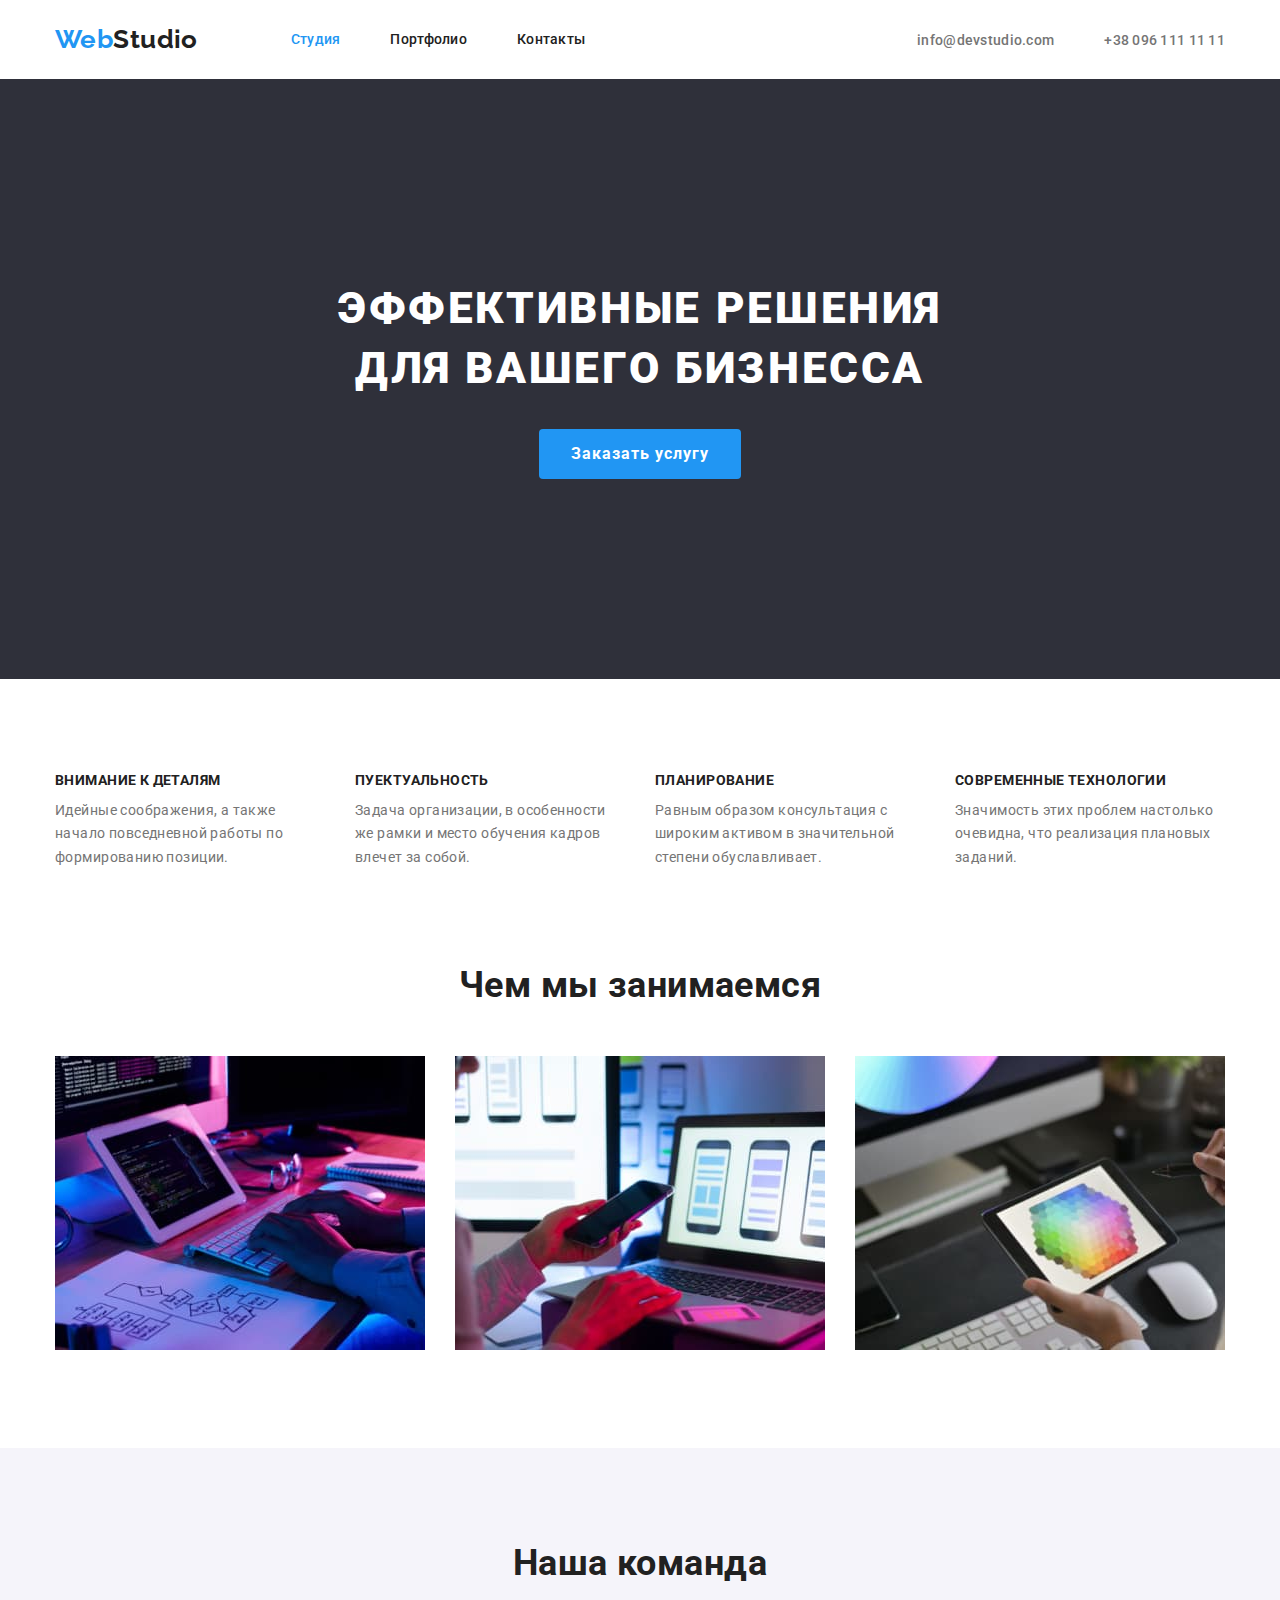
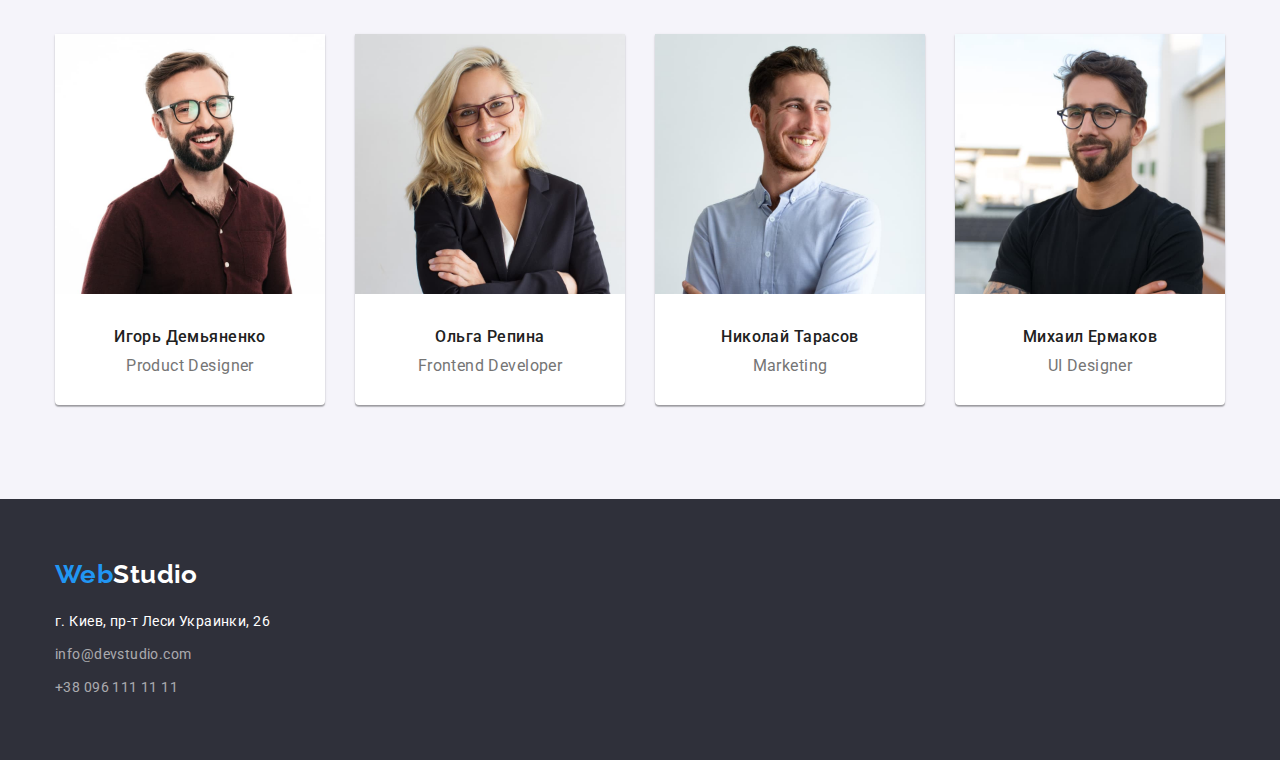
==== commit dcfd2d95: "исправление ошибок" ====
--- a/index.html
+++ b/index.html
@@ -35,7 +35,7 @@
 </header>
 <main> 
     <!--Герой-->
-    <section class="hero">
+    <section class="section hero">
         <h1 class="hero-title">ЭФФЕКТИВНЫЕ РЕШЕНИЯ ДЛЯ ВАШЕГО БИЗНЕССА</h1>
         <button type="button">Заказать услугу</button>
     </section>
@@ -122,9 +122,9 @@
     </a>
     <address class="footer-adress">
         <ul>
-            <li><a href="https://goo.gl/maps/piqngm7oDQpEDh6u6" class="map" target="_blank" rel="noopener nofollow noreferrer">г. Киев, пр-т Леси Украинки, 26</a></li>
-            <li><a href="mailto:info@devstudio.com" class="link">info@devstudio.com</a></li>
-            <li><a href="tel:+380961111111" class="link">+38 096 111 11 11</a></li>
+            <li class="footer-item"><a href="https://goo.gl/maps/piqngm7oDQpEDh6u6" class="map" target="_blank" rel="noopener nofollow noreferrer">г. Киев, пр-т Леси Украинки, 26</a></li>
+            <li class="footer-item"><a href="mailto:info@devstudio.com" class="link">info@devstudio.com</a></li>
+            <li class="footer-item"><a href="tel:+380961111111" class="link">+38 096 111 11 11</a></li>
         </ul>
     </address>
    </div>
--- a/css/styles.css
+++ b/css/styles.css
@@ -33,27 +33,12 @@
     padding: 0;
 }
 
-/* logo */
-.logo {
-    display: flex;
-    align-items: center;
-    margin-right: 93px;
-
-    color: var(--primary-text-color);
-
-    font-family: 'Raleway', sans-serif;
-    font-weight: 700;
-    font-size: 26px;
-    line-height: 1.19;
-    text-decoration: none;
-    
-    
-    
-}
-.logo .title {
-    
-    color: var(--accent-color);
-}
+.section {
+    padding-top: 94px;
+    padding-bottom: 94px;
+}
+
+
 /* container */
 .container {
     width: 1200px;
@@ -63,12 +48,34 @@
     margin-right: auto;
     /* outline: 2px solid red; */
 }
+
 .main-nav {
    display: flex;
    align-items: center;
 }
+
+/* logo */
+.logo {
+    margin-right: 93px;
+
+    color: var(--primary-text-color);
+
+    font-family: 'Raleway', sans-serif;
+    font-weight: 700;
+    font-size: 26px;
+    line-height: 1.19;
+    text-decoration: none;
+
+}
+
+.logo .title {
+
+    color: var(--accent-color);
+}
+
 .auth-nav {
     display: flex;
+    align-items: center;
 }
 
 /* site nav */
@@ -106,6 +113,7 @@
 /* site contacts*/
 .site-contacts {
     display: flex;
+    align-items: center;
     margin-left: auto;
 }
 .site-contacts .item:not(:last-child) {
@@ -128,6 +136,11 @@
 /* Hero */
 
 .hero {
+    padding-top: 200px;
+    padding-bottom: 200px;
+    padding-right: 0;
+    padding-left: 0;
+
     background-color: var(--background-spaygrey-color);
 
     text-align: center;
@@ -135,6 +148,9 @@
 }
 
 .hero-title {
+    width: 693px;
+    margin-left: auto;
+    margin-right: auto;
     margin-top: 0;
     margin-bottom: 30px;
 
@@ -181,12 +197,6 @@
     text-align: center;
     border: 0;
 }
-
-.section {
-    padding-top: 94px;
-    padding-bottom: 94px;
-}
-
 
 /* peculiarities */
 .visual-heading{
@@ -258,13 +268,6 @@
     
 }
 
-.work-link {
-    width: 370px;
-}
-.work-link:hover {
-    background-color: var(--accent-color);
-}
-
 .work-link:not(:last-child) {
     margin-right: 30px;
 }
@@ -282,6 +285,8 @@
     width: 270px;
 
     background-color: var(--primary-white-color);
+    box-shadow: 0px 1px 3px rgba(0, 0, 0, 0.12), 0px 1px 1px rgba(0, 0, 0, 0.14), 0px 2px 1px rgba(0, 0, 0, 0.2);
+    border-radius: 0px 0px 4px 4px;
 
     text-align: center;
 }
@@ -291,8 +296,10 @@
 }
 
 .team-name {
-    margin-top: 30px;
-    margin-bottom: 10px;
+    padding-top: 30px;
+    padding-bottom: 10px;
+    margin-top: 0px;
+    margin-bottom: 0px;
 
     color: var(--primary-text-color);
 
@@ -303,6 +310,7 @@
     
 }
 .team-job {
+    padding-bottom: 30px;
     margin-top: 0;
     margin-bottom: 0;
 
@@ -316,12 +324,16 @@
 /* footer */
 
 .footer {
+    padding-top: 60px;
+    padding-bottom: 60px;
+    padding-left: 0;
+    padding-right: 0;
+
     background-color: var(--background-spaygrey-color);
 }
 
 .logo-footer {
     display: block;
-    padding-top: 60px;
     margin-bottom: 20px;
 
     color: var(--primary-white-color);
@@ -341,7 +353,6 @@
 
 .footer-adress .map {
     display: block;
-    margin-bottom: 9px;
 
     color: var(--primary-white-color);
 
@@ -353,7 +364,6 @@
 
 .footer-adress .link {
     display: block;
-    margin-bottom: 9px;
 
     color: rgba(255, 255, 255, 0.6);
 
@@ -366,6 +376,10 @@
 .footer-adress .link:focus {
     color: var(--accent-color);
 }
+
+.footer-item:not(:last-child) {
+    margin-bottom: 9px;
+} 
 
 
 
@@ -410,6 +424,8 @@
     width: 370px;
     margin-right: 30px;
     margin-bottom: 30px;
+
+    border: 1px solid #EEEEEE;
 }
 
 .job-item:nth-child(3n) {
@@ -422,7 +438,7 @@
 
 .job-link {
     margin-top: 0;
-    margin-bottom: 20px;
+    margin-bottom: 0;
 
     text-decoration: none;
 
@@ -430,7 +446,11 @@
 
 .job-title {
     margin-top: 0;
-    margin-bottom: 4px;
+    margin-bottom: 0;
+    padding-top: 20px;
+    padding-bottom: 4px;
+    padding-left: 24px;
+
 
     color: var(--primary-text-color);
 
@@ -444,6 +464,8 @@
 .job-text {
     margin-top: 0;
     margin-bottom: 0;
+    padding-bottom: 20px;
+    padding-left: 24px;
 
     color: var(--title-text-color);
 
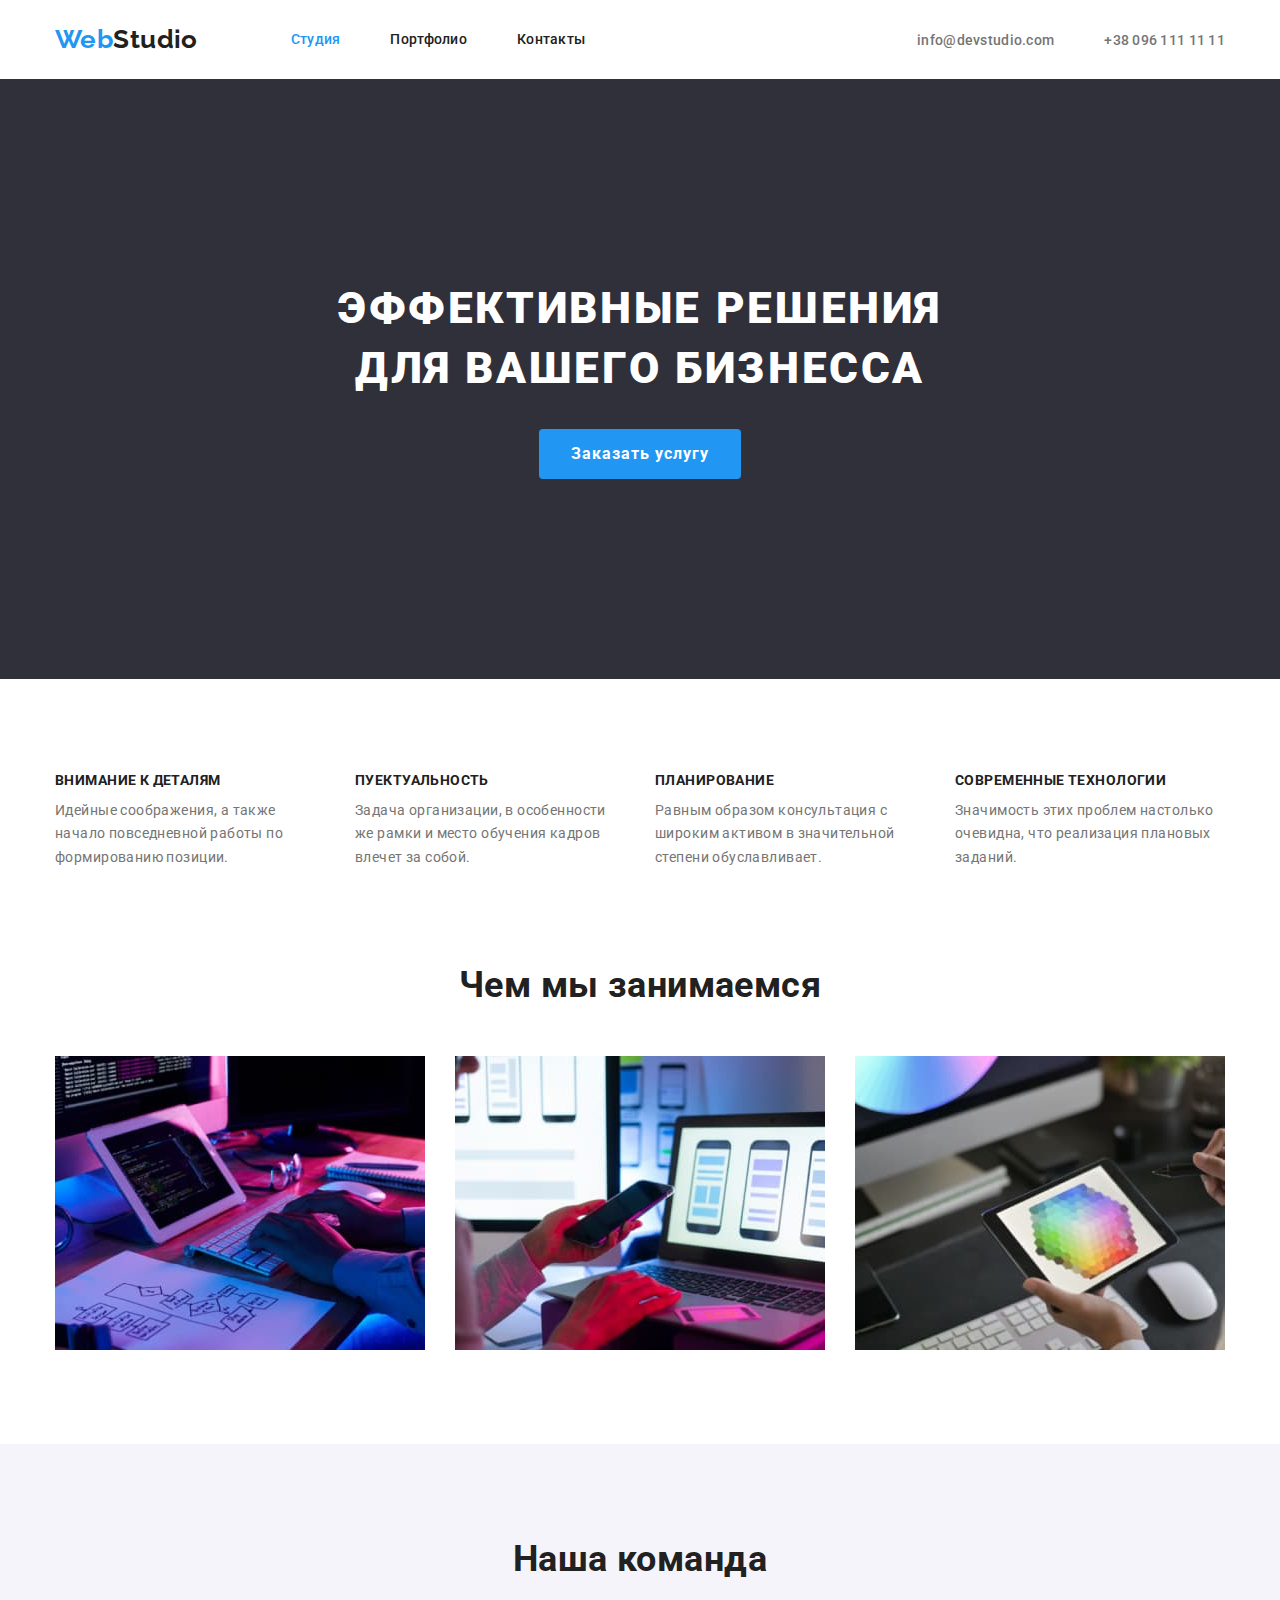
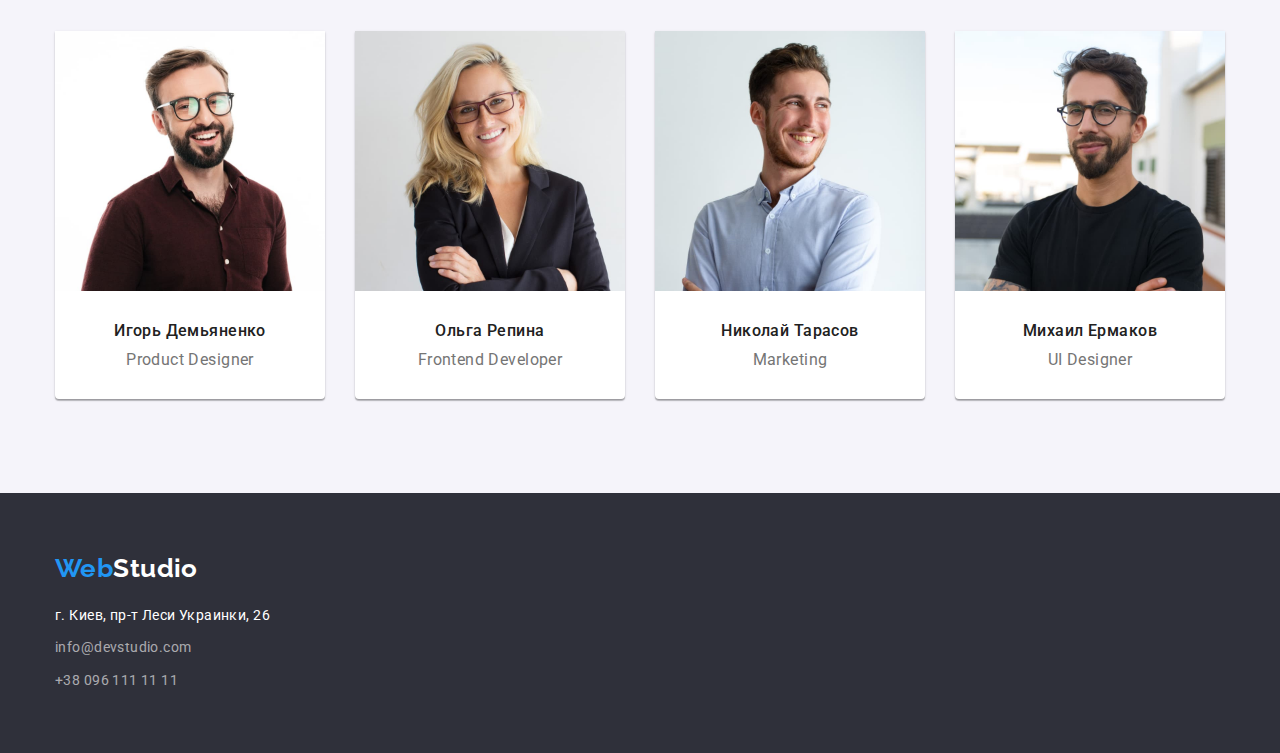
==== commit 477f805a: "исправление ошибок" ====
--- a/index.html
+++ b/index.html
@@ -36,8 +36,10 @@
 <main> 
     <!--Герой-->
     <section class="section hero">
-        <h1 class="hero-title">ЭФФЕКТИВНЫЕ РЕШЕНИЯ ДЛЯ ВАШЕГО БИЗНЕССА</h1>
-        <button type="button">Заказать услугу</button>
+        <div class="container">
+            <h1 class="hero-title">ЭФФЕКТИВНЫЕ РЕШЕНИЯ ДЛЯ ВАШЕГО БИЗНЕССА</h1>
+            <button type="button" class="hero-button">Заказать услугу</button>
+        </div>
     </section>
     <!--Особенности-->
     <section class="section">
@@ -85,26 +87,26 @@
     <section class="section team">
         <div class="container">
             <h2 class="section-title">Наша команда</h2>
-        <ul class="team">
-            <li class="team-list">
+        <ul class="team-list">
+            <li class="team-link">
                 <img src="./images/foto1.jpg" width="270" height="260" alt="Фото сотрудника">
                     <h3 class="team-name">Игорь Демьяненко</h3>
                     <p class="team-job">Product Designer</p>
                 
             </li>
-            <li class="team-list">
+            <li class="team-link">
                 <img src="./images/foto2.jpg" width="270" height="260" alt="Фото сотрудника">
                     <h3 class="team-name">Ольга Репина</h3>
                     <p class="team-job">Frontend Developer</p>
                 
             </li>
-            <li class="team-list">
+            <li class="team-link">
                 <img src="./images/foto3.jpg" width="270" height="260" alt="Фото сотрудника">
                     <h3 class="team-name">Николай Тарасов</h3>
                     <p class="team-job">Marketing</p>
                 
             </li>
-            <li class="team-list">
+            <li class="team-link">
                 <img src="./images/foto4.jpg" width="270" height="260" alt="Фото сотрудника">
                     <h3 class="team-name">Михаил Ермаков</h3>
                     <p class="team-job">UI Designer</p>
--- a/css/styles.css
+++ b/css/styles.css
@@ -36,6 +36,12 @@
 .section {
     padding-top: 94px;
     padding-bottom: 94px;
+}
+
+img {
+    display: block;
+    max-width: 100%;
+    height: auto;
 }
 
 
@@ -165,7 +171,7 @@
     
 }
 
-.hero>button {
+.hero-button {
     padding-top: 10px;
     padding-bottom: 10px;
     padding-right: 32px;
@@ -184,19 +190,6 @@
     
 }
 
-.button.active {
-    color: var(--primary-white-color);
-    background-color: var(--accent-color);
-    
-}
-.button.active,
-.button {
-    display: inline-block;
-    padding: 6px 22px;
-    border-radius: 4px;
-    text-align: center;
-    border: 0;
-}
 
 /* peculiarities */
 .visual-heading{
@@ -277,11 +270,11 @@
     background-color: var(--background-grey-color);  
 }
 
-.team {
+.team-list {
     display: flex;
 }
  
-.team-list {
+.team-link {
     width: 270px;
 
     background-color: var(--primary-white-color);
@@ -291,15 +284,14 @@
     text-align: center;
 }
 
-.team-list:not(:last-child) {
+.team-link:not(:last-child) {
     margin-right: 30px;
 }
 
 .team-name {
     padding-top: 30px;
-    padding-bottom: 10px;
     margin-top: 0px;
-    margin-bottom: 0px;
+    margin-bottom: 10px;
 
     color: var(--primary-text-color);
 
@@ -397,6 +389,21 @@
     margin-right: 8px;
 }
 
+.button.active {
+    color: var(--primary-white-color);
+    background-color: var(--accent-color);
+
+}
+
+.button.active,
+.button {
+    display: inline-block;
+    padding: 6px 22px;
+    border-radius: 4px;
+    text-align: center;
+    border: 0;
+}
+
 .button {
     color: var(--primary-text-color);
 
@@ -446,9 +453,8 @@
 
 .job-title {
     margin-top: 0;
-    margin-bottom: 0;
+    margin-bottom: 4px;
     padding-top: 20px;
-    padding-bottom: 4px;
     padding-left: 24px;
 
 
